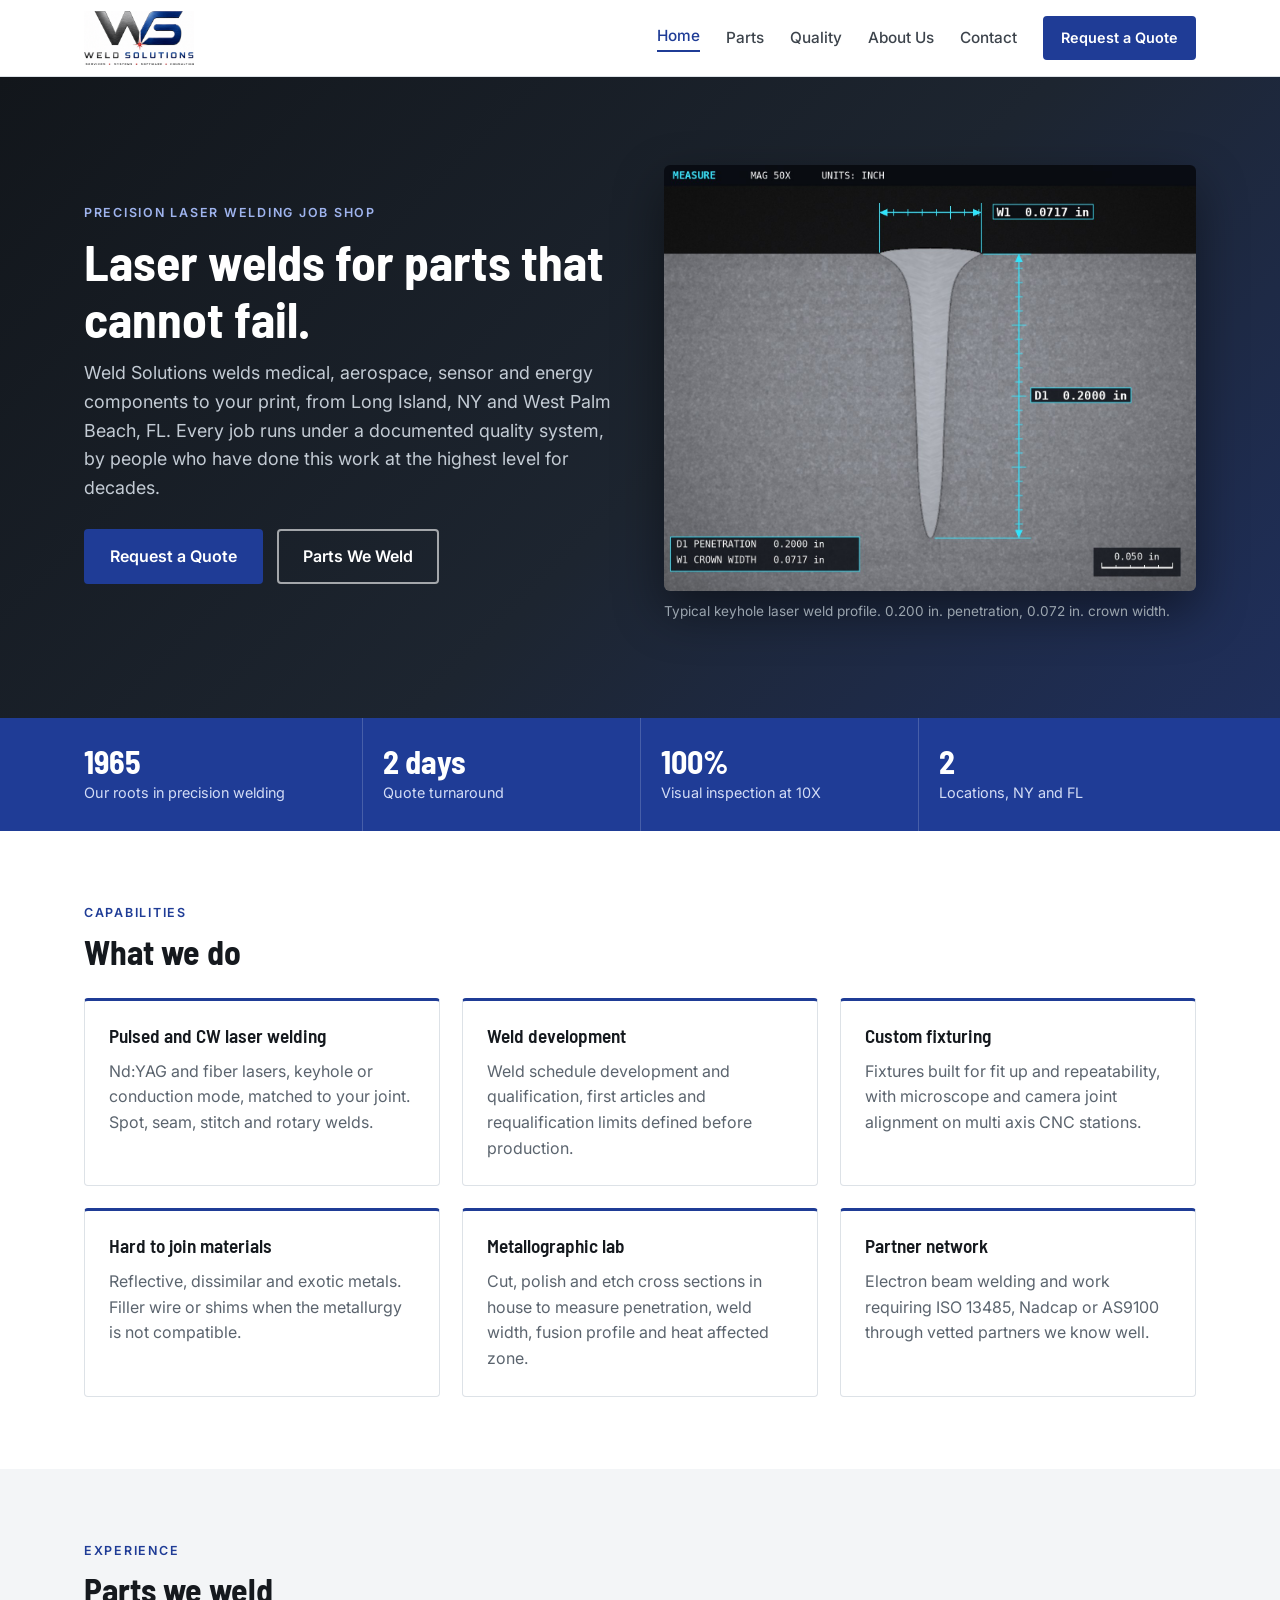
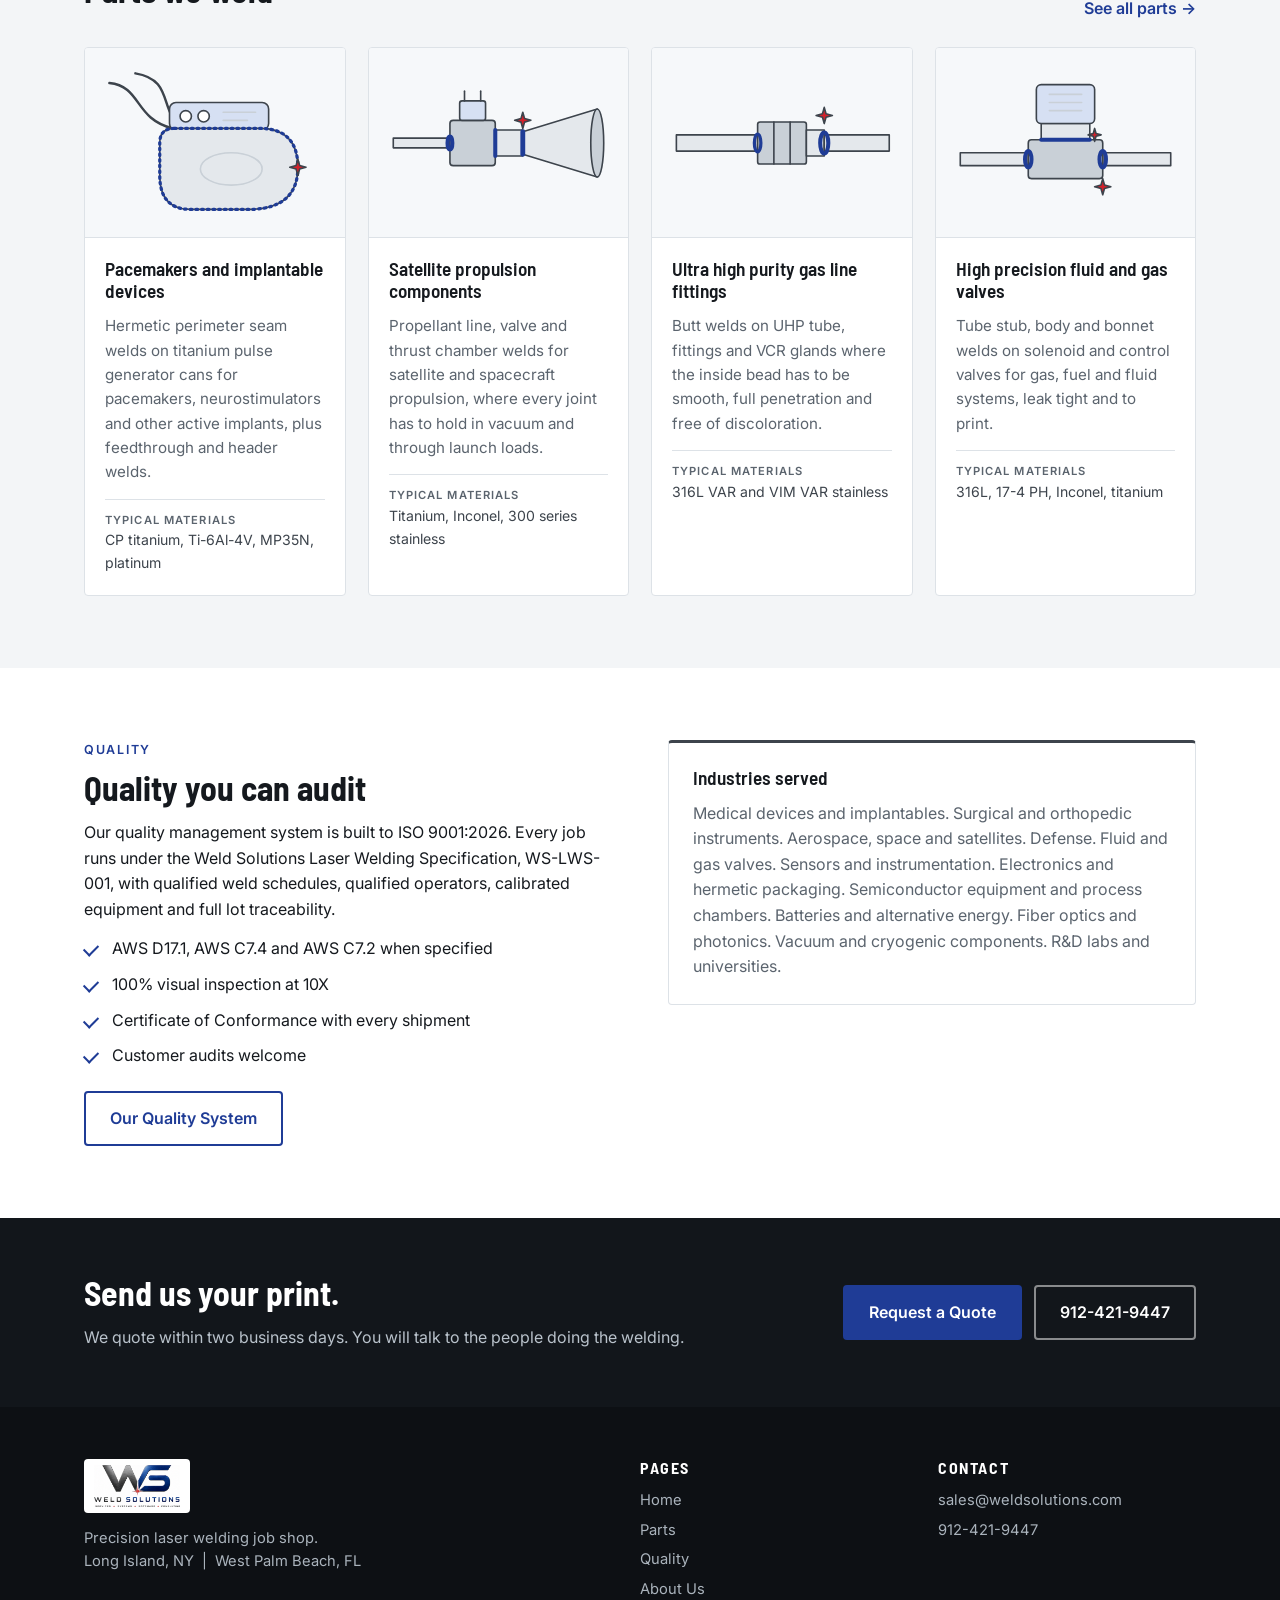
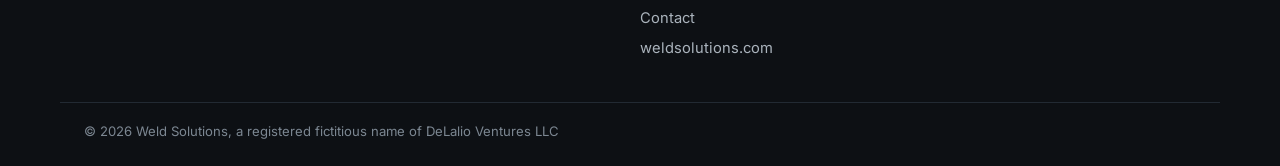
==== index.html @ bbcdad6e "Measured cross section" ====
<!doctype html>
<html lang="en">
<head>
<meta charset="utf-8">
<meta name="viewport" content="width=device-width, initial-scale=1">
<title>Weld Solutions | Precision Laser Welding | Long Island, NY and West Palm Beach, FL</title>
<meta name="description" content="Precision laser welding job shop on Long Island, NY and in West Palm Beach, FL. Medical, aerospace, sensor and energy components welded to your print under a documented quality system.">
<link rel="preconnect" href="https://fonts.googleapis.com">
<link rel="preconnect" href="https://fonts.gstatic.com" crossorigin>
<link href="https://fonts.googleapis.com/css2?family=Barlow+Semi+Condensed:wght@500;600;700&family=Inter:wght@400;500;600&display=swap" rel="stylesheet">
<link rel="stylesheet" href="styles.css">
</head>
<body>
<header class="site">
  <div class="wrap bar">
    <a class="logo" href="index.html"><img src="images/ws-logo.png" alt="Weld Solutions"></a>
    <button class="menu-btn" aria-label="Menu" onclick="document.body.classList.toggle('nav-open')">&#9776;</button>
    <nav><a href="index.html" class="on" aria-current="page">Home</a><a href="parts.html">Parts</a><a href="quality.html">Quality</a><a href="about.html">About Us</a><a href="contact.html">Contact</a><a class="btn small" href="contact.html">Request a Quote</a></nav>
  </div>
</header>
<main>

<section class="hero">
  <div class="wrap hero-grid">
    <div>
      <p class="eyebrow">Precision laser welding job shop</p>
      <h1>Laser welds for parts that cannot fail.</h1>
      <p class="lead">Weld Solutions welds medical, aerospace, sensor and energy components to your print, from Long Island, NY and West Palm Beach, FL. Every job runs under a documented quality system, by people who have done this work at the highest level for decades.</p>
      <div class="hero-btns"><a class="btn" href="contact.html">Request a Quote</a><a class="btn ghost light" href="parts.html">Parts We Weld</a></div>
    </div>
    <figure class="hero-fig">
      <img src="images/weld-cross-section-measured.jpg" alt="Illustration of a keyhole laser weld cross section with digital microscope measurements of 0.200 inch penetration and 0.0717 inch crown width">
      <figcaption>Typical keyhole laser weld profile. 0.200 in. penetration, 0.072 in. crown width.</figcaption>
    </figure>
  </div>
</section>

<section class="stats"><div class="wrap stat-row">
  <div><b>1965</b><span>Our roots in precision welding</span></div>
  <div><b>2 days</b><span>Quote turnaround</span></div>
  <div><b>100%</b><span>Visual inspection at 10X</span></div>
  <div><b>2</b><span>Locations, NY and FL</span></div>
</div></section>

<section><div class="wrap">
  <p class="eyebrow">Capabilities</p>
  <h2>What we do</h2>
  <div class="grid3">
    <div class="card"><h3>Pulsed and CW laser welding</h3><p>Nd:YAG and fiber lasers, keyhole or conduction mode, matched to your joint. Spot, seam, stitch and rotary welds.</p></div>
    <div class="card"><h3>Weld development</h3><p>Weld schedule development and qualification, first articles and requalification limits defined before production.</p></div>
    <div class="card"><h3>Custom fixturing</h3><p>Fixtures built for fit up and repeatability, with microscope and camera joint alignment on multi axis CNC stations.</p></div>
    <div class="card"><h3>Hard to join materials</h3><p>Reflective, dissimilar and exotic metals. Filler wire or shims when the metallurgy is not compatible.</p></div>
    <div class="card"><h3>Metallographic lab</h3><p>Cut, polish and etch cross sections in house to measure penetration, weld width, fusion profile and heat affected zone.</p></div>
    <div class="card"><h3>Partner network</h3><p>Electron beam welding and work requiring ISO 13485, Nadcap or AS9100 through vetted partners we know well.</p></div>
  </div>
</div></section>

<section class="alt"><div class="wrap">
  <div class="head-row"><div><p class="eyebrow">Experience</p><h2>Parts we weld</h2></div><a class="more" href="parts.html">See all parts &rarr;</a></div>
  <div class="grid4">
    <article class="part">
  <div class="pimg"><img src="images/parts/pacemaker.svg" alt="Pacemakers and implantable devices" loading="lazy"></div>
  <div class="pbody"><h3>Pacemakers and implantable devices</h3><p>Hermetic perimeter seam welds on titanium pulse generator cans for pacemakers, neurostimulators and other active implants, plus feedthrough and header welds.</p><p class="mat"><span>Typical materials</span>CP titanium, Ti-6Al-4V, MP35N, platinum</p></div>
</article><article class="part">
  <div class="pimg"><img src="images/parts/thruster.svg" alt="Satellite propulsion components" loading="lazy"></div>
  <div class="pbody"><h3>Satellite propulsion components</h3><p>Propellant line, valve and thrust chamber welds for satellite and spacecraft propulsion, where every joint has to hold in vacuum and through launch loads.</p><p class="mat"><span>Typical materials</span>Titanium, Inconel, 300 series stainless</p></div>
</article><article class="part">
  <div class="pimg"><img src="images/parts/gas-fitting.svg" alt="Ultra high purity gas line fittings" loading="lazy"></div>
  <div class="pbody"><h3>Ultra high purity gas line fittings</h3><p>Butt welds on UHP tube, fittings and VCR glands where the inside bead has to be smooth, full penetration and free of discoloration.</p><p class="mat"><span>Typical materials</span>316L VAR and VIM VAR stainless</p></div>
</article><article class="part">
  <div class="pimg"><img src="images/parts/valve.svg" alt="High precision fluid and gas valves" loading="lazy"></div>
  <div class="pbody"><h3>High precision fluid and gas valves</h3><p>Tube stub, body and bonnet welds on solenoid and control valves for gas, fuel and fluid systems, leak tight and to print.</p><p class="mat"><span>Typical materials</span>316L, 17-4 PH, Inconel, titanium</p></div>
</article>
  </div>
</div></section>

<section><div class="wrap split">
  <div>
    <p class="eyebrow">Quality</p>
    <h2>Quality you can audit</h2>
    <p>Our quality management system is built to ISO 9001:2026. Every job runs under the Weld Solutions Laser Welding Specification, WS-LWS-001, with qualified weld schedules, qualified operators, calibrated equipment and full lot traceability.</p>
    <ul class="checks">
      <li>AWS D17.1, AWS C7.4 and AWS C7.2 when specified</li>
      <li>100% visual inspection at 10X</li>
      <li>Certificate of Conformance with every shipment</li>
      <li>Customer audits welcome</li>
    </ul>
    <a class="btn outline" href="quality.html">Our Quality System</a>
  </div>
  <div class="card industries">
    <h3>Industries served</h3>
    <p>Medical devices and implantables. Surgical and orthopedic instruments. Aerospace, space and satellites. Defense. Fluid and gas valves. Sensors and instrumentation. Electronics and hermetic packaging. Semiconductor equipment and process chambers. Batteries and alternative energy. Fiber optics and photonics. Vacuum and cryogenic components. R&amp;D labs and universities.</p>
  </div>
</div></section>
<section class="cta-band"><div class="wrap cta-row">
  <div><h2>Send us your print.</h2><p>We quote within two business days. You will talk to the people doing the welding.</p></div>
  <div class="cta-btns"><a class="btn" href="contact.html">Request a Quote</a><a class="btn ghost" href="tel:+19124219447">912-421-9447</a></div>
</div></section>

</main>
<footer class="site">
  <div class="wrap foot">
    <div>
      <img src="images/ws-logo.png" alt="Weld Solutions" class="flogo">
      <p>Precision laser welding job shop.<br>Long Island, NY &nbsp;|&nbsp; West Palm Beach, FL</p>
    </div>
    <div>
      <h4>Pages</h4>
      <a href="index.html">Home</a><a href="parts.html">Parts</a><a href="quality.html">Quality</a><a href="about.html">About Us</a><a href="contact.html">Contact</a>
      <a href="https://weldsolutions.com">weldsolutions.com</a>
    </div>
    <div>
      <h4>Contact</h4>
      <a href="mailto:sales@weldsolutions.com">sales@weldsolutions.com</a>
      <a href="tel:+19124219447">912-421-9447</a>
    </div>
  </div>
  <div class="wrap legal">&copy; <span class="yr">2026</span> Weld Solutions, a registered fictitious name of DeLalio Ventures LLC</div>
</footer>
<script>document.querySelectorAll('.yr').forEach(e=>e.textContent=new Date().getFullYear());</script>
</body>
</html>
---- styles.css ----
:root {
  --ink: #15191e;
  --steel: #3d444c;
  --muted: #5b646e;
  --line: #dde2e7;
  --bg: #ffffff;
  --alt: #f3f5f7;
  --blue: #1f3c96;
  --blue-dk: #162c70;
  --red: #d4202a;
  --dark: #12161b;
}
* { box-sizing: border-box; }
html { scroll-behavior: smooth; }
body { margin: 0; font-family: Inter, "Segoe UI", Roboto, Helvetica, Arial, sans-serif; color: var(--ink); background: var(--bg); line-height: 1.6; font-size: 16px; text-align: left; }
img { max-width: 100%; display: block; }
a { color: var(--blue); }
h1, h2, h3, h4 { font-family: "Barlow Semi Condensed", "Segoe UI", sans-serif; line-height: 1.15; margin: 0 0 12px; color: var(--ink); }
h1 { font-size: clamp(2rem, 4.2vw, 3.1rem); font-weight: 700; }
h2 { font-size: clamp(1.6rem, 2.8vw, 2.1rem); font-weight: 700; }
h3 { font-size: 1.2rem; font-weight: 600; }
p { margin: 0 0 14px; }
.wrap { max-width: 1160px; margin: 0 auto; padding: 0 24px; }
section { padding: 72px 0; }
section.alt { background: var(--alt); }
.eyebrow { text-transform: uppercase; letter-spacing: .14em; font-size: .78rem; font-weight: 600; color: var(--blue); margin-bottom: 10px; }
.lead { font-size: 1.12rem; color: var(--muted); max-width: 62ch; }

/* header */
header.site { position: sticky; top: 0; z-index: 20; background: rgba(255,255,255,.97); border-bottom: 1px solid var(--line); }
.bar { display: flex; align-items: center; justify-content: space-between; height: 76px; }
.logo img { height: 54px; width: auto; }
header nav { display: flex; align-items: center; gap: 26px; }
header nav a { color: var(--steel); text-decoration: none; font-weight: 500; font-size: .96rem; }
header nav a:hover, header nav a.on { color: var(--blue); }
header nav a.on { box-shadow: inset 0 -2px 0 var(--blue); padding-bottom: 4px; }
.menu-btn { display: none; background: none; border: 0; font-size: 1.6rem; color: var(--steel); cursor: pointer; }

/* buttons */
.btn { display: inline-block; background: var(--blue); color: #fff !important; text-decoration: none; font-weight: 600; padding: 13px 24px; border-radius: 4px; border: 2px solid var(--blue); font-size: 1rem; cursor: pointer; font-family: inherit; }
.btn:hover { background: var(--blue-dk); border-color: var(--blue-dk); }
.btn.small { padding: 8px 16px; font-size: .9rem; box-shadow: none !important; }
.btn.ghost { background: transparent; color: var(--blue) !important; }
.btn.ghost.light { color: #fff !important; border-color: rgba(255,255,255,.6); }
.btn.ghost.light:hover { border-color: #fff; background: rgba(255,255,255,.08); }
.btn.outline { background: transparent; color: var(--blue) !important; }
.btn.outline:hover { background: var(--blue); color: #fff !important; }

/* hero */
.hero { background: linear-gradient(135deg, #12161b 0%, #1d2530 55%, #1f2f5c 100%); color: #e9edf2; padding: 88px 0 96px; }
.hero h1 { color: #fff; }
.hero .eyebrow { color: #9fb4ee; }
.hero .lead { color: #c3cbd4; }
.hero-grid { display: grid; grid-template-columns: 1fr 1fr; gap: 48px; align-items: center; }
.hero-btns { display: flex; gap: 14px; flex-wrap: wrap; margin-top: 26px; }
.hero-fig { margin: 0 auto; max-width: 560px; }
.hero-fig img { border-radius: 6px; box-shadow: 0 20px 50px rgba(0,0,0,.45); }
.hero-fig figcaption { color: #9aa4ae; font-size: .85rem; margin-top: 10px; }

.stats { padding: 0; background: var(--blue); color: #fff; }
.stat-row { display: grid; grid-template-columns: repeat(4, 1fr); }
.stat-row div { padding: 26px 20px; border-left: 1px solid rgba(255,255,255,.18); }
.stat-row div:first-child { border-left: 0; padding-left: 0; }
.stat-row b { display: block; font-family: "Barlow Semi Condensed", sans-serif; font-size: 2rem; line-height: 1.1; }
.stat-row span { font-size: .9rem; color: #d3dcf5; }

/* page head */
.page-head { background: linear-gradient(135deg, #12161b 0%, #1d2530 60%, #1f2f5c 100%); padding: 72px 0 64px; }
.page-head h1 { color: #fff; max-width: 22ch; }
.page-head .eyebrow { color: #9fb4ee; }
.page-head .lead { color: #c3cbd4; }
.chips { display: flex; flex-wrap: wrap; gap: 10px; margin-top: 22px; }
.chips a { color: #fff; text-decoration: none; border: 1px solid rgba(255,255,255,.35); padding: 7px 14px; border-radius: 30px; font-size: .9rem; }
.chips a:hover { background: rgba(255,255,255,.1); }

/* cards and grids */
.grid2, .grid3, .grid4, .grid-parts { display: grid; gap: 22px; margin-top: 26px; }
.grid2 { grid-template-columns: repeat(2, 1fr); }
.grid3 { grid-template-columns: repeat(3, 1fr); }
.grid4 { grid-template-columns: repeat(4, 1fr); }
.grid-parts { grid-template-columns: repeat(auto-fit, minmax(250px, 1fr)); }
.card { background: #fff; border: 1px solid var(--line); border-top: 3px solid var(--blue); border-radius: 4px; padding: 24px; }
section.alt .card { border-color: var(--line); border-top-color: var(--blue); }
.card p:last-child { margin-bottom: 0; }
.card p { color: var(--muted); }
.head-row { display: flex; justify-content: space-between; align-items: flex-end; gap: 20px; }
.more { font-weight: 600; text-decoration: none; white-space: nowrap; }

.part { background: #fff; border: 1px solid var(--line); border-radius: 4px; overflow: hidden; display: flex; flex-direction: column; }
.pimg { background: #f6f8fa; border-bottom: 1px solid var(--line); height: 190px; overflow: hidden; display: flex; align-items: center; justify-content: center; }
.pimg img { width: 100%; height: 100%; object-fit: cover; }
.pbody { padding: 20px; }
.pbody p { color: var(--muted); font-size: .95rem; }
.mat { font-size: .88rem !important; margin: 0; padding-top: 12px; border-top: 1px solid var(--line); color: var(--steel) !important; }
.mat span { display: block; text-transform: uppercase; letter-spacing: .1em; font-size: .7rem; color: var(--muted); font-weight: 600; }

.split { display: grid; grid-template-columns: 1fr 1fr; gap: 56px; align-items: start; }
.fig { margin: 0; }
.fig img { border-radius: 4px; border: 1px solid var(--line); }
.fig figcaption { font-size: .88rem; color: var(--muted); margin-top: 10px; }
.checks { list-style: none; padding: 0; margin: 0 0 22px; }
.checks li { position: relative; padding-left: 28px; margin-bottom: 10px; }
.checks li::before { content: ""; position: absolute; left: 0; top: .5em; width: 12px; height: 7px; border-left: 2px solid var(--blue); border-bottom: 2px solid var(--blue); transform: rotate(-45deg); }
.industries { border-top-color: var(--steel); }
.note { font-size: .92rem; color: var(--muted); border-left: 3px solid var(--line); padding-left: 14px; }

.policy { margin: 0; background: var(--alt); border-left: 5px solid var(--blue); padding: 32px 36px; border-radius: 0 4px 4px 0; }
.policy p:not(.eyebrow) { font-size: 1.12rem; font-family: "Barlow Semi Condensed", sans-serif; font-weight: 500; color: var(--ink); }

.spec { width: 100%; border-collapse: collapse; margin-top: 10px; background: #fff; }
.spec th, .spec td { text-align: left; padding: 12px 14px; border-bottom: 1px solid var(--line); vertical-align: top; font-size: .95rem; }
.spec th { white-space: nowrap; color: var(--blue); font-weight: 600; width: 1%; }

.people { display: grid; grid-template-columns: 1fr 1fr; gap: 22px; margin-top: 26px; }
.person { display: flex; gap: 20px; align-items: flex-start; }
.person img, .avatar { width: 150px; height: 188px; object-fit: cover; border-radius: 4px; flex: none; }
.avatar { background: var(--steel); color: #fff; display: flex; align-items: center; justify-content: center; font-family: "Barlow Semi Condensed", sans-serif; font-size: 2rem; font-weight: 700; }
.role { color: var(--blue) !important; font-weight: 600; font-size: .92rem; margin-top: -6px; }

/* CTA */
.cta-band { background: var(--dark); color: #fff; padding: 56px 0; }
.cta-band h2 { color: #fff; }
.cta-band p { color: #b9c2cb; margin: 0; }
.cta-row { display: flex; justify-content: space-between; align-items: center; gap: 30px; }
.cta-btns { display: flex; gap: 12px; flex-wrap: wrap; }
.cta-band .btn.ghost { color: #fff !important; border-color: rgba(255,255,255,.5); }

/* form */
.form label { display: block; font-weight: 500; font-size: .92rem; margin-bottom: 16px; color: var(--steel); }
.form input, .form textarea { display: block; width: 100%; margin-top: 6px; padding: 11px 12px; border: 1px solid #c4ccd4; border-radius: 4px; font: inherit; color: var(--ink); background: #fff; }
.form input:focus, .form textarea:focus { outline: 2px solid var(--blue); border-color: var(--blue); }
.form input[type=file] { padding: 9px; background: var(--alt); }
.row2 { display: grid; grid-template-columns: 1fr 1fr; gap: 16px; }
.hp { position: absolute; left: -9999px; }
.contact aside h3 { margin-top: 18px; }
.contact aside h3:first-child { margin-top: 0; }
.steps { padding-left: 20px; margin: 0; color: var(--muted); }
.steps li { margin-bottom: 6px; }

/* footer */
footer.site { background: #0d1014; color: #aab3bc; padding: 52px 0 24px; font-size: .92rem; }
.foot { display: grid; grid-template-columns: 2fr 1fr 1fr; gap: 40px; }
.flogo { height: 54px; width: auto; background: #fff; padding: 6px 10px; border-radius: 4px; margin-bottom: 14px; }
footer h4 { color: #fff; font-size: 1rem; text-transform: uppercase; letter-spacing: .1em; }
footer a { display: block; color: #aab3bc; text-decoration: none; margin-bottom: 6px; }
footer a:hover { color: #fff; }
.legal { border-top: 1px solid #222a33; margin-top: 36px; padding-top: 18px; font-size: .82rem; color: #7c8792; }

/* responsive */
@media (max-width: 960px) {
  .hero-grid, .split, .people { grid-template-columns: 1fr; gap: 36px; }
  .grid3 { grid-template-columns: repeat(2, 1fr); }
  .grid4 { grid-template-columns: repeat(2, 1fr); }
  .stat-row { grid-template-columns: repeat(2, 1fr); }
  .stat-row div:nth-child(3) { border-left: 0; padding-left: 0; }
  .menu-btn { display: block; }
  header nav { display: none; position: absolute; top: 76px; left: 0; right: 0; background: #fff; flex-direction: column; align-items: flex-start; gap: 0; padding: 8px 24px 20px; border-bottom: 1px solid var(--line); }
  header nav a { padding: 12px 0; width: 100%; border-bottom: 1px solid var(--line); }
  header nav a.on { box-shadow: none; }
  header nav .btn { margin-top: 14px; width: auto; border-bottom: 0; text-align: center; }
  body.nav-open header nav { display: flex; }
  .cta-row { flex-direction: column; align-items: flex-start; }
  .foot { grid-template-columns: 1fr 1fr; }
}
@media (max-width: 600px) {
  section { padding: 52px 0; }
  .wrap { padding: 0 16px; }
  .grid2, .grid3, .grid4, .grid-parts, .row2 { grid-template-columns: 1fr; }
  .hero { padding: 56px 0 64px; }
  .person { flex-direction: column; }
  .foot { grid-template-columns: 1fr; }
  .head-row { flex-direction: column; align-items: flex-start; }
  .logo img { height: 44px; }
}

.pimg img[src$=".svg"] { object-fit: contain; }
.person img.team-art { object-fit: contain; background: #f6f8fa; }
.timeline { list-style: none; padding: 0; margin: 30px 0 0; display: grid; grid-template-columns: repeat(5, 1fr); gap: 0; position: relative; }
.timeline::before { content: ""; position: absolute; top: 9px; left: 0; right: 0; height: 2px; background: var(--line); }
.timeline li { position: relative; padding: 34px 22px 0 0; }
.timeline li::before { content: ""; position: absolute; top: 2px; left: 0; width: 16px; height: 16px; border-radius: 50%; background: var(--blue); box-shadow: 0 0 0 4px var(--alt); }
.timeline b { display: block; font-family: "Barlow Semi Condensed", sans-serif; font-size: 1.7rem; color: var(--blue); line-height: 1.1; margin-bottom: 6px; }
.timeline span { color: var(--muted); font-size: .95rem; }
@media (max-width: 760px) {
  .timeline { grid-template-columns: 1fr; }
  .timeline::before { top: 0; bottom: 0; left: 7px; right: auto; width: 2px; height: auto; }
  .timeline li { padding: 0 0 22px 34px; }
}
.also { margin-top: 22px; color: var(--muted); }
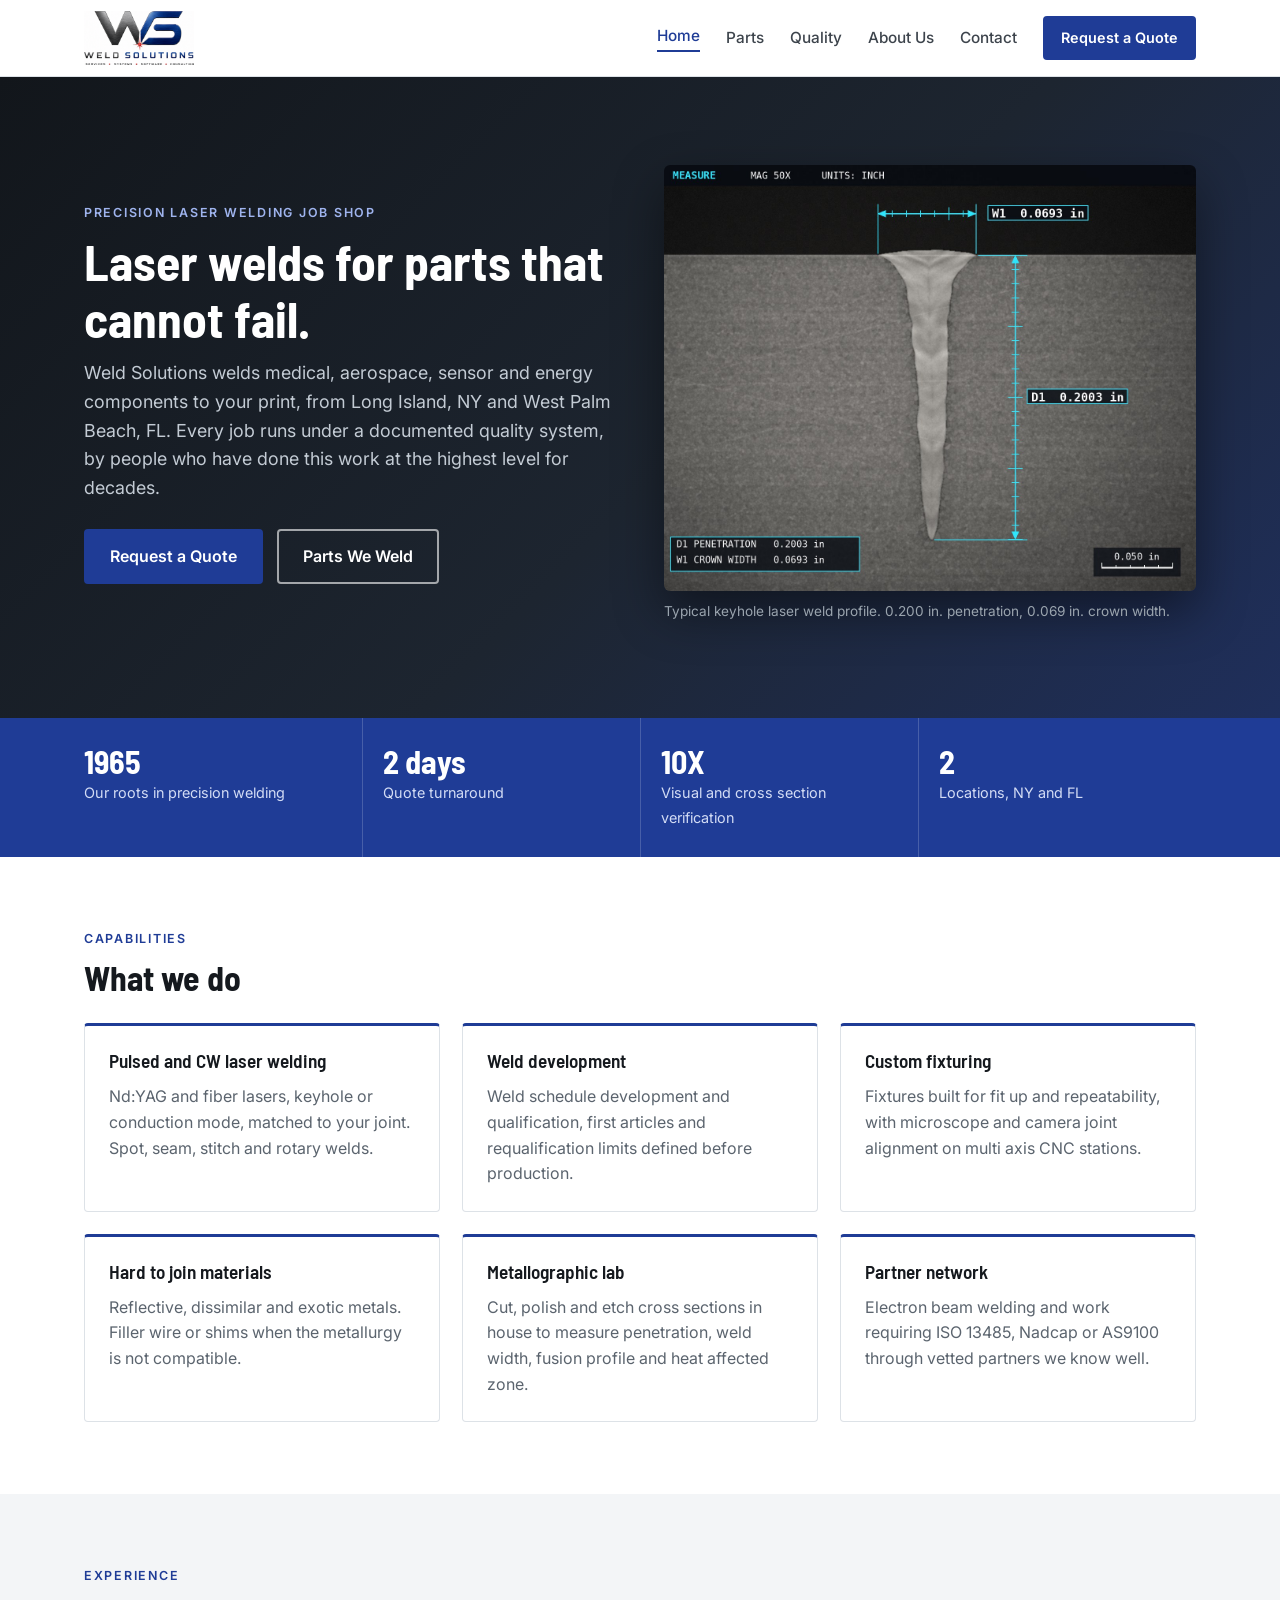
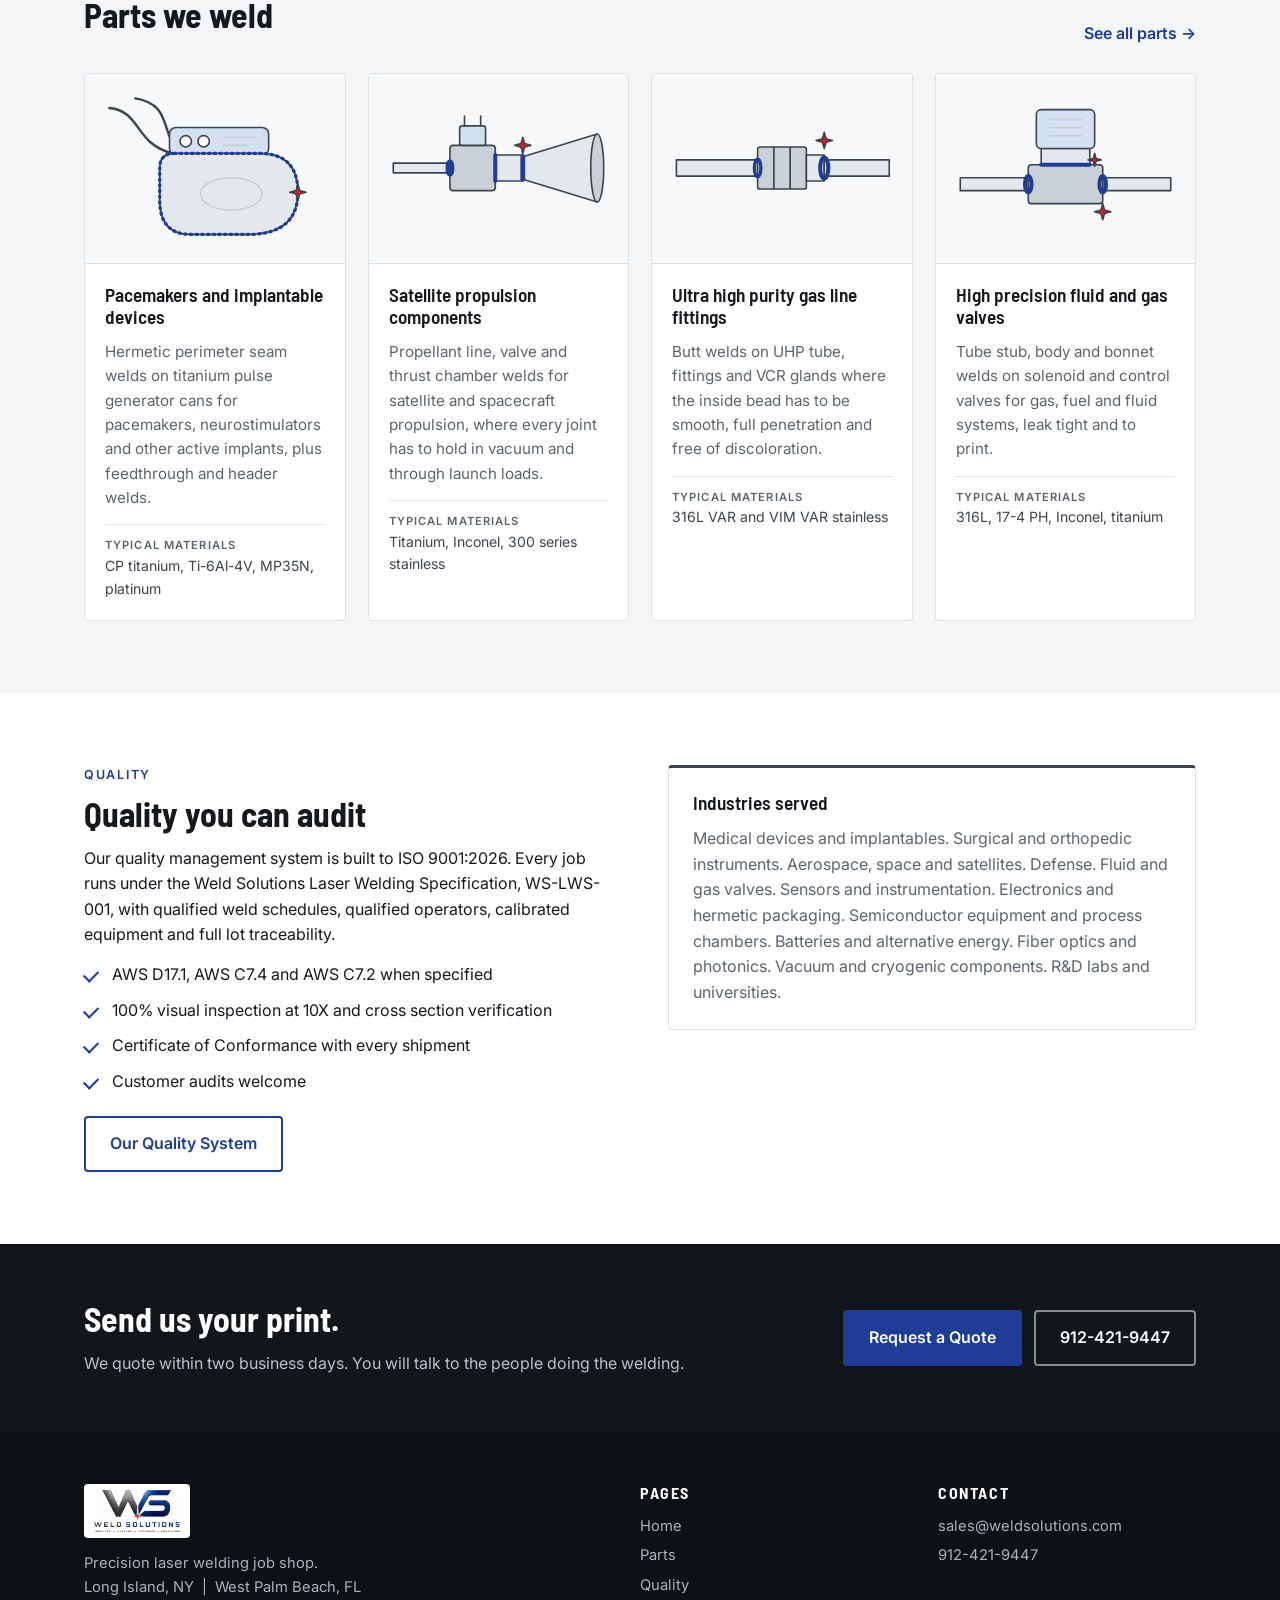
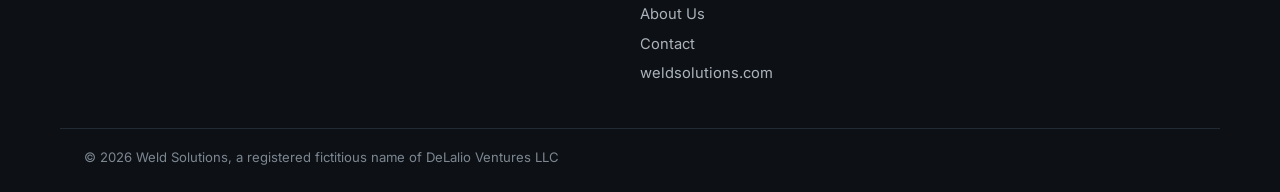
==== commit dd409d26: "More realistic cross section" ====
--- a/index.html
+++ b/index.html
@@ -29,8 +29,8 @@
       <div class="hero-btns"><a class="btn" href="contact.html">Request a Quote</a><a class="btn ghost light" href="parts.html">Parts We Weld</a></div>
     </div>
     <figure class="hero-fig">
-      <img src="images/weld-cross-section-measured.jpg" alt="Illustration of a keyhole laser weld cross section with digital microscope measurements of 0.200 inch penetration and 0.0717 inch crown width">
-      <figcaption>Typical keyhole laser weld profile. 0.200 in. penetration, 0.072 in. crown width.</figcaption>
+      <img src="images/weld-cross-section-measured.jpg" alt="Illustration of a keyhole laser weld cross section with digital microscope measurements of 0.200 inch penetration and 0.069 inch crown width">
+      <figcaption>Typical keyhole laser weld profile. 0.200 in. penetration, 0.069 in. crown width.</figcaption>
     </figure>
   </div>
 </section>
@@ -38,7 +38,7 @@
 <section class="stats"><div class="wrap stat-row">
   <div><b>1965</b><span>Our roots in precision welding</span></div>
   <div><b>2 days</b><span>Quote turnaround</span></div>
-  <div><b>100%</b><span>Visual inspection at 10X</span></div>
+  <div><b>10X</b><span>Visual and cross section verification</span></div>
   <div><b>2</b><span>Locations, NY and FL</span></div>
 </div></section>
 
@@ -81,7 +81,7 @@
     <p>Our quality management system is built to ISO 9001:2026. Every job runs under the Weld Solutions Laser Welding Specification, WS-LWS-001, with qualified weld schedules, qualified operators, calibrated equipment and full lot traceability.</p>
     <ul class="checks">
       <li>AWS D17.1, AWS C7.4 and AWS C7.2 when specified</li>
-      <li>100% visual inspection at 10X</li>
+      <li>100% visual inspection at 10X and cross section verification</li>
       <li>Certificate of Conformance with every shipment</li>
       <li>Customer audits welcome</li>
     </ul>
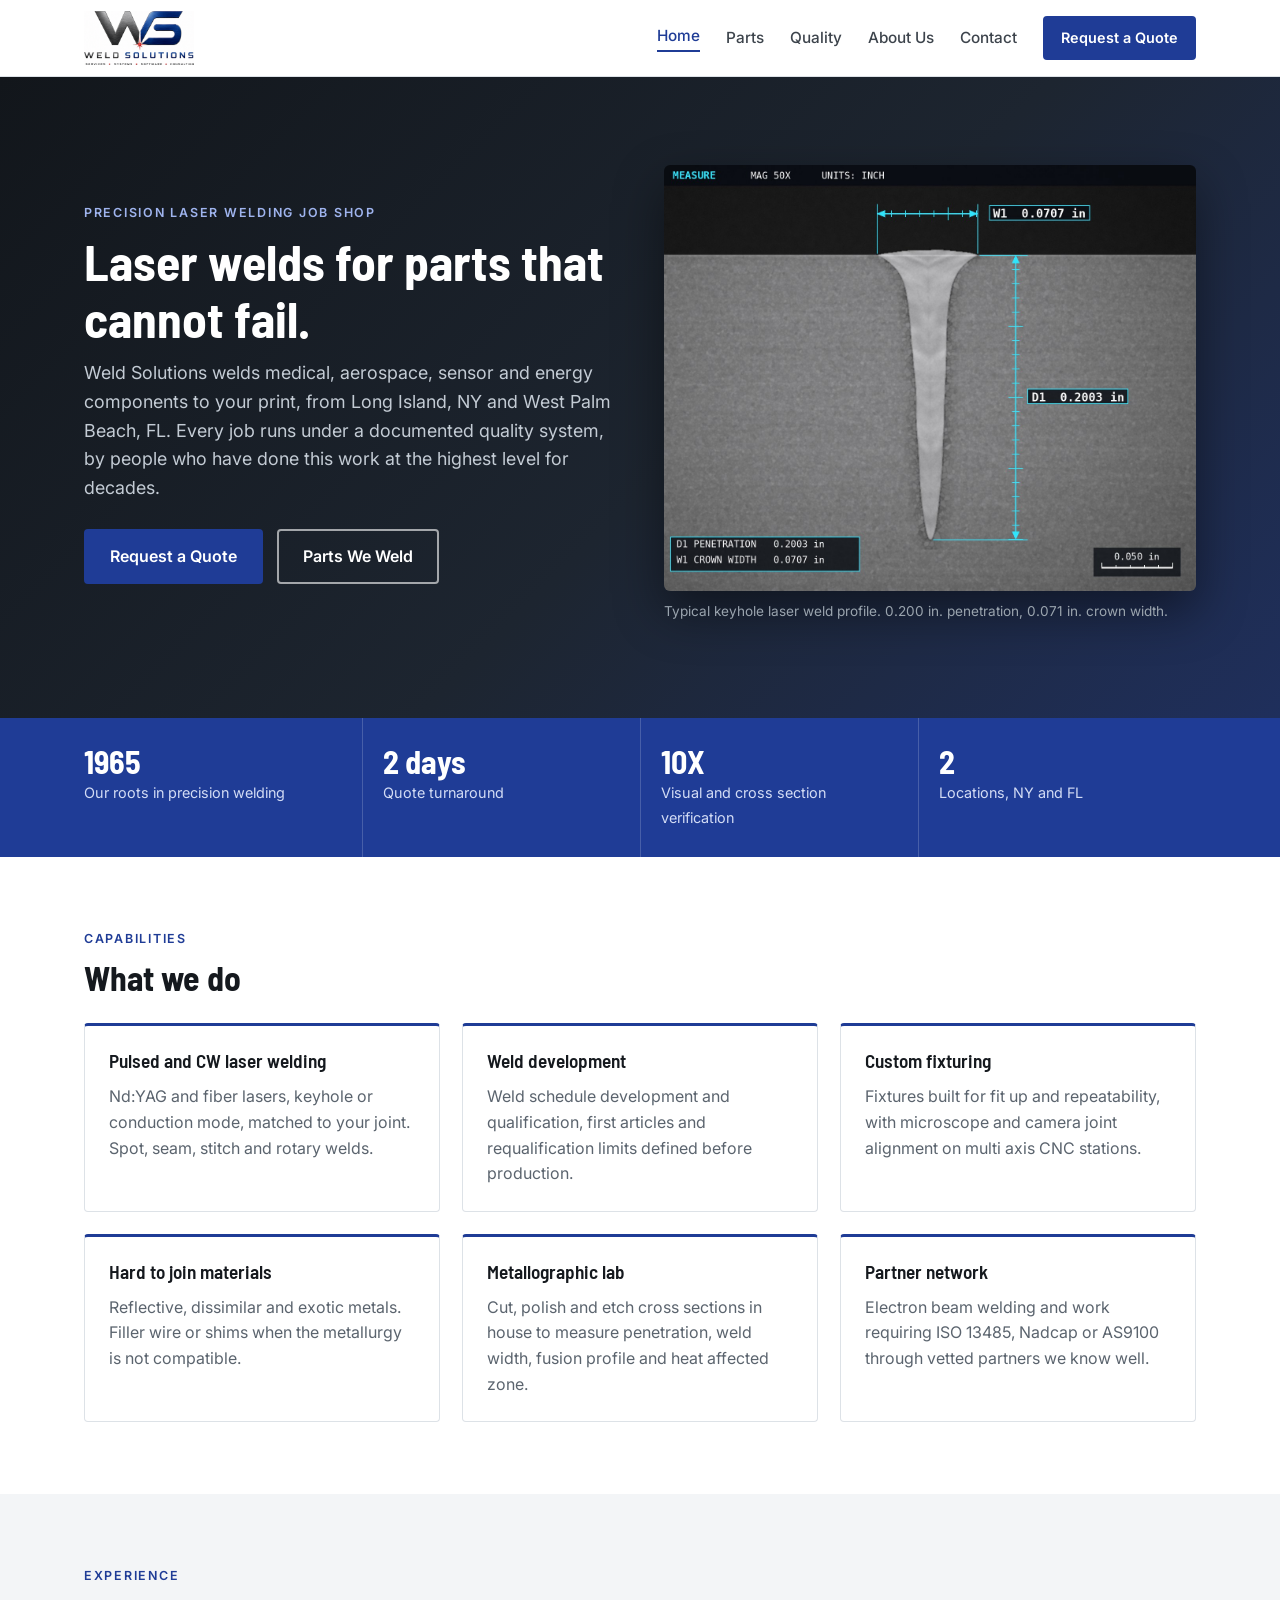
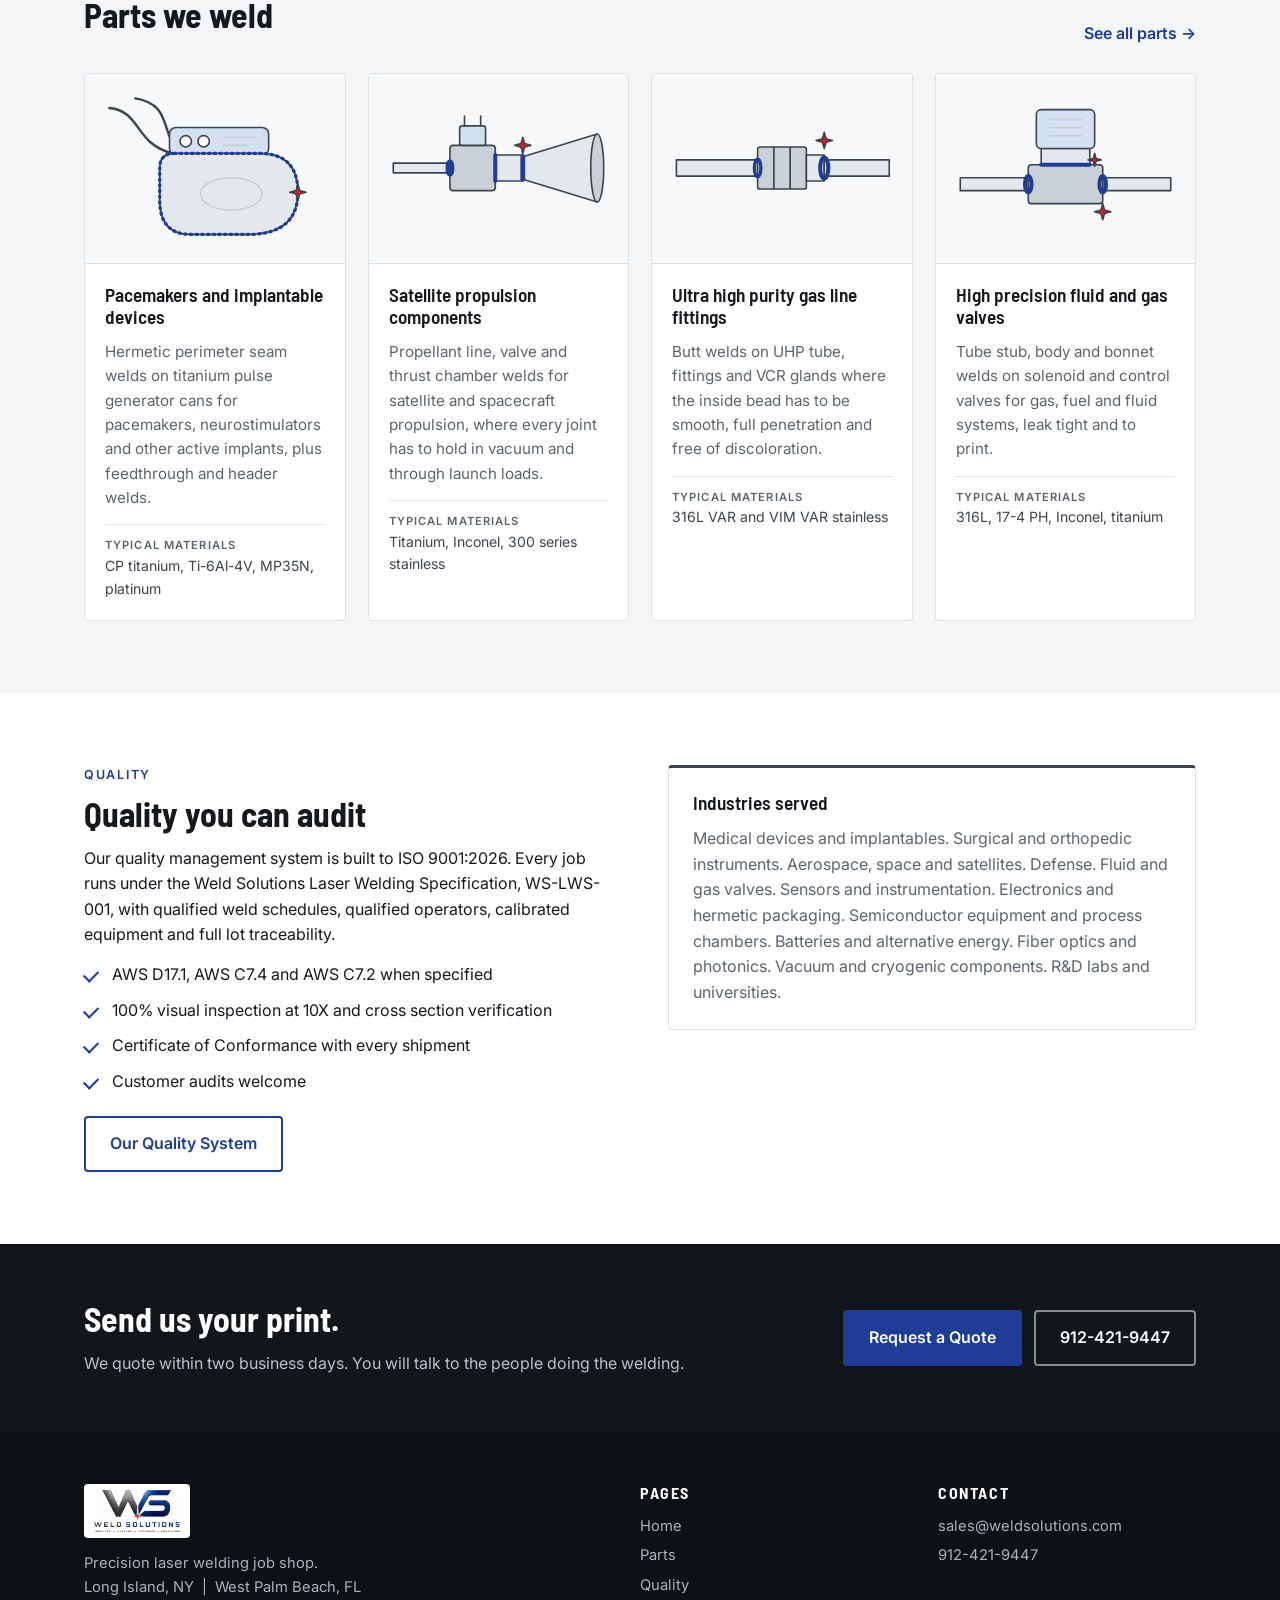
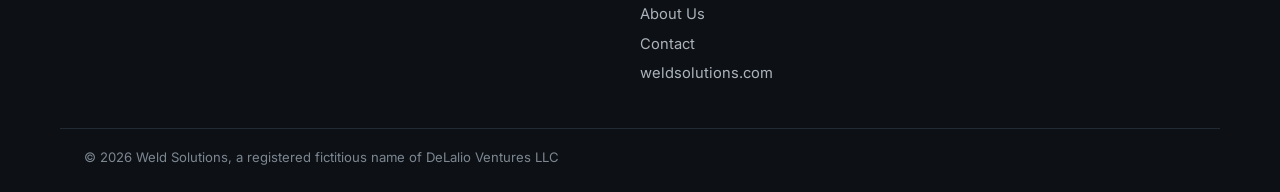
==== commit 126a0cb0: "Cleaner cross section" ====
--- a/index.html
+++ b/index.html
@@ -29,8 +29,8 @@
       <div class="hero-btns"><a class="btn" href="contact.html">Request a Quote</a><a class="btn ghost light" href="parts.html">Parts We Weld</a></div>
     </div>
     <figure class="hero-fig">
-      <img src="images/weld-cross-section-measured.jpg" alt="Illustration of a keyhole laser weld cross section with digital microscope measurements of 0.200 inch penetration and 0.069 inch crown width">
-      <figcaption>Typical keyhole laser weld profile. 0.200 in. penetration, 0.069 in. crown width.</figcaption>
+      <img src="images/weld-cross-section-measured.jpg" alt="Illustration of a keyhole laser weld cross section with digital microscope measurements of 0.200 inch penetration and 0.071 inch crown width">
+      <figcaption>Typical keyhole laser weld profile. 0.200 in. penetration, 0.071 in. crown width.</figcaption>
     </figure>
   </div>
 </section>
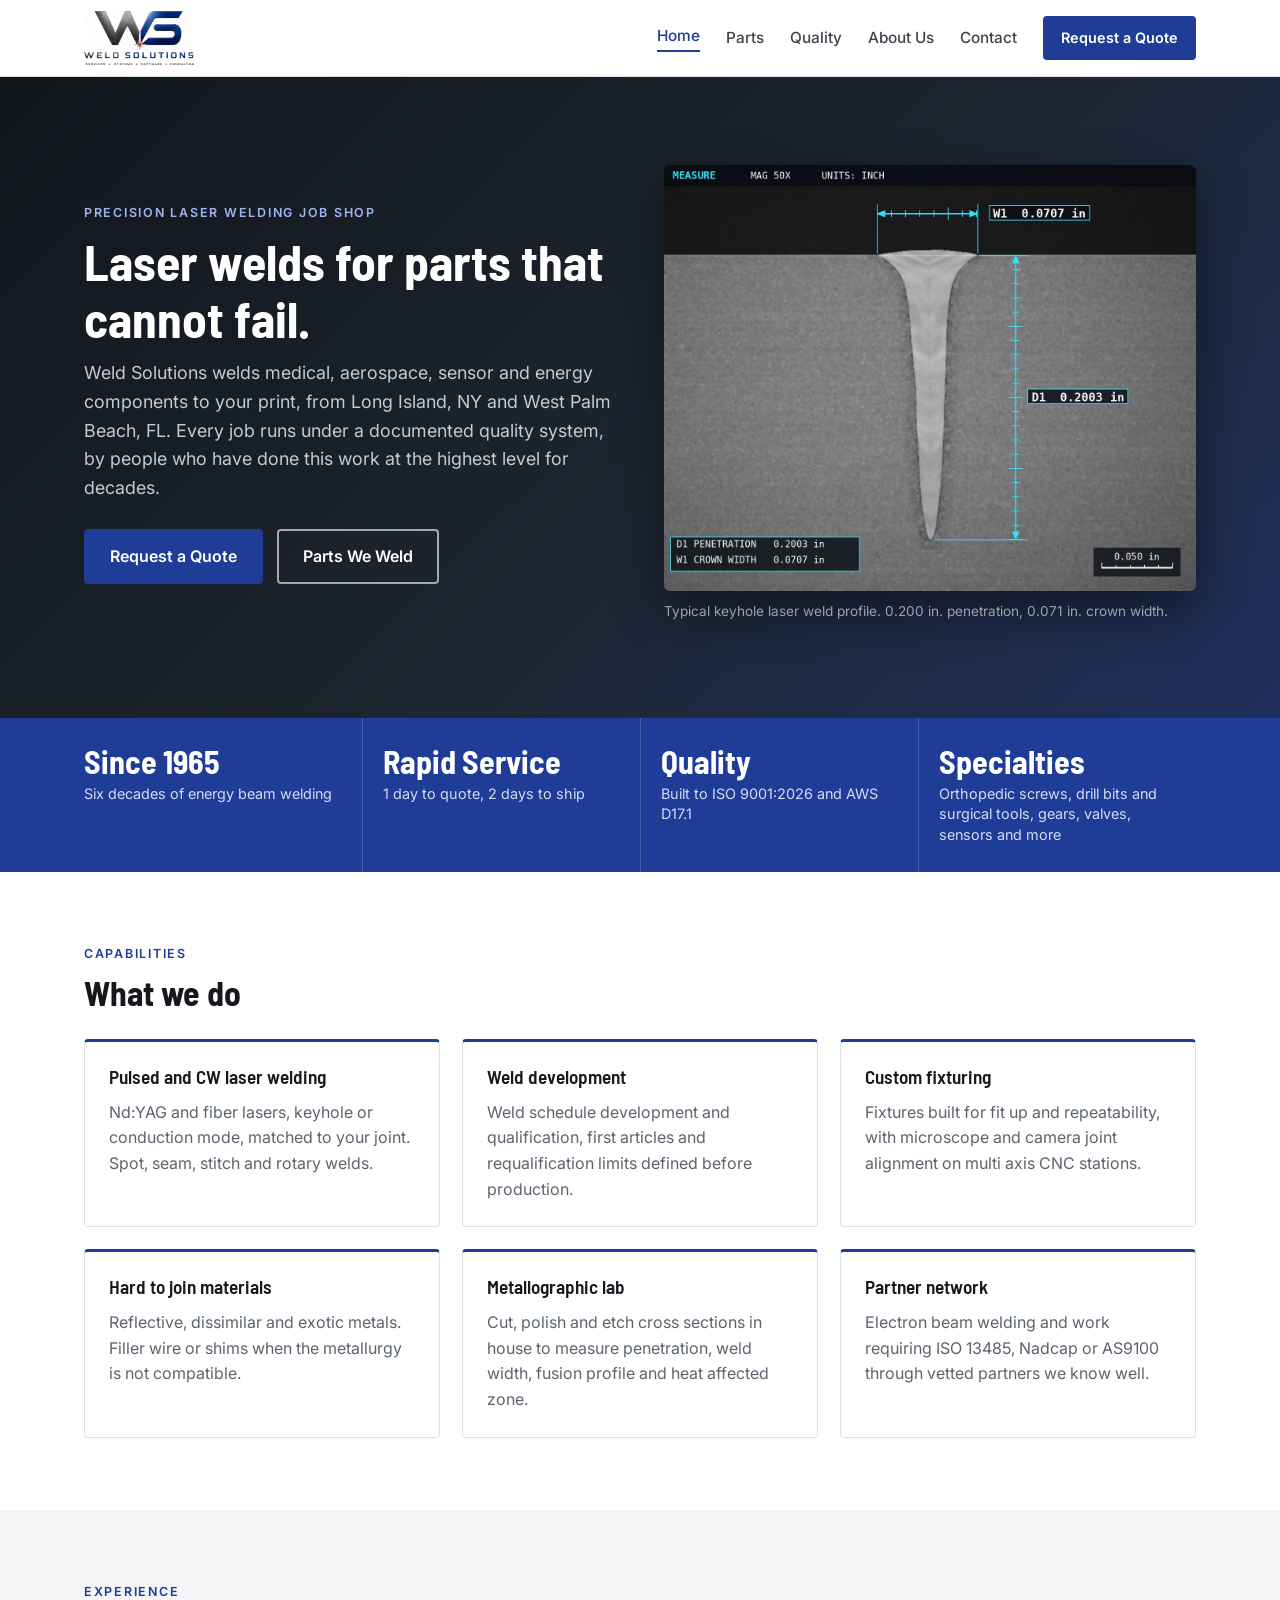
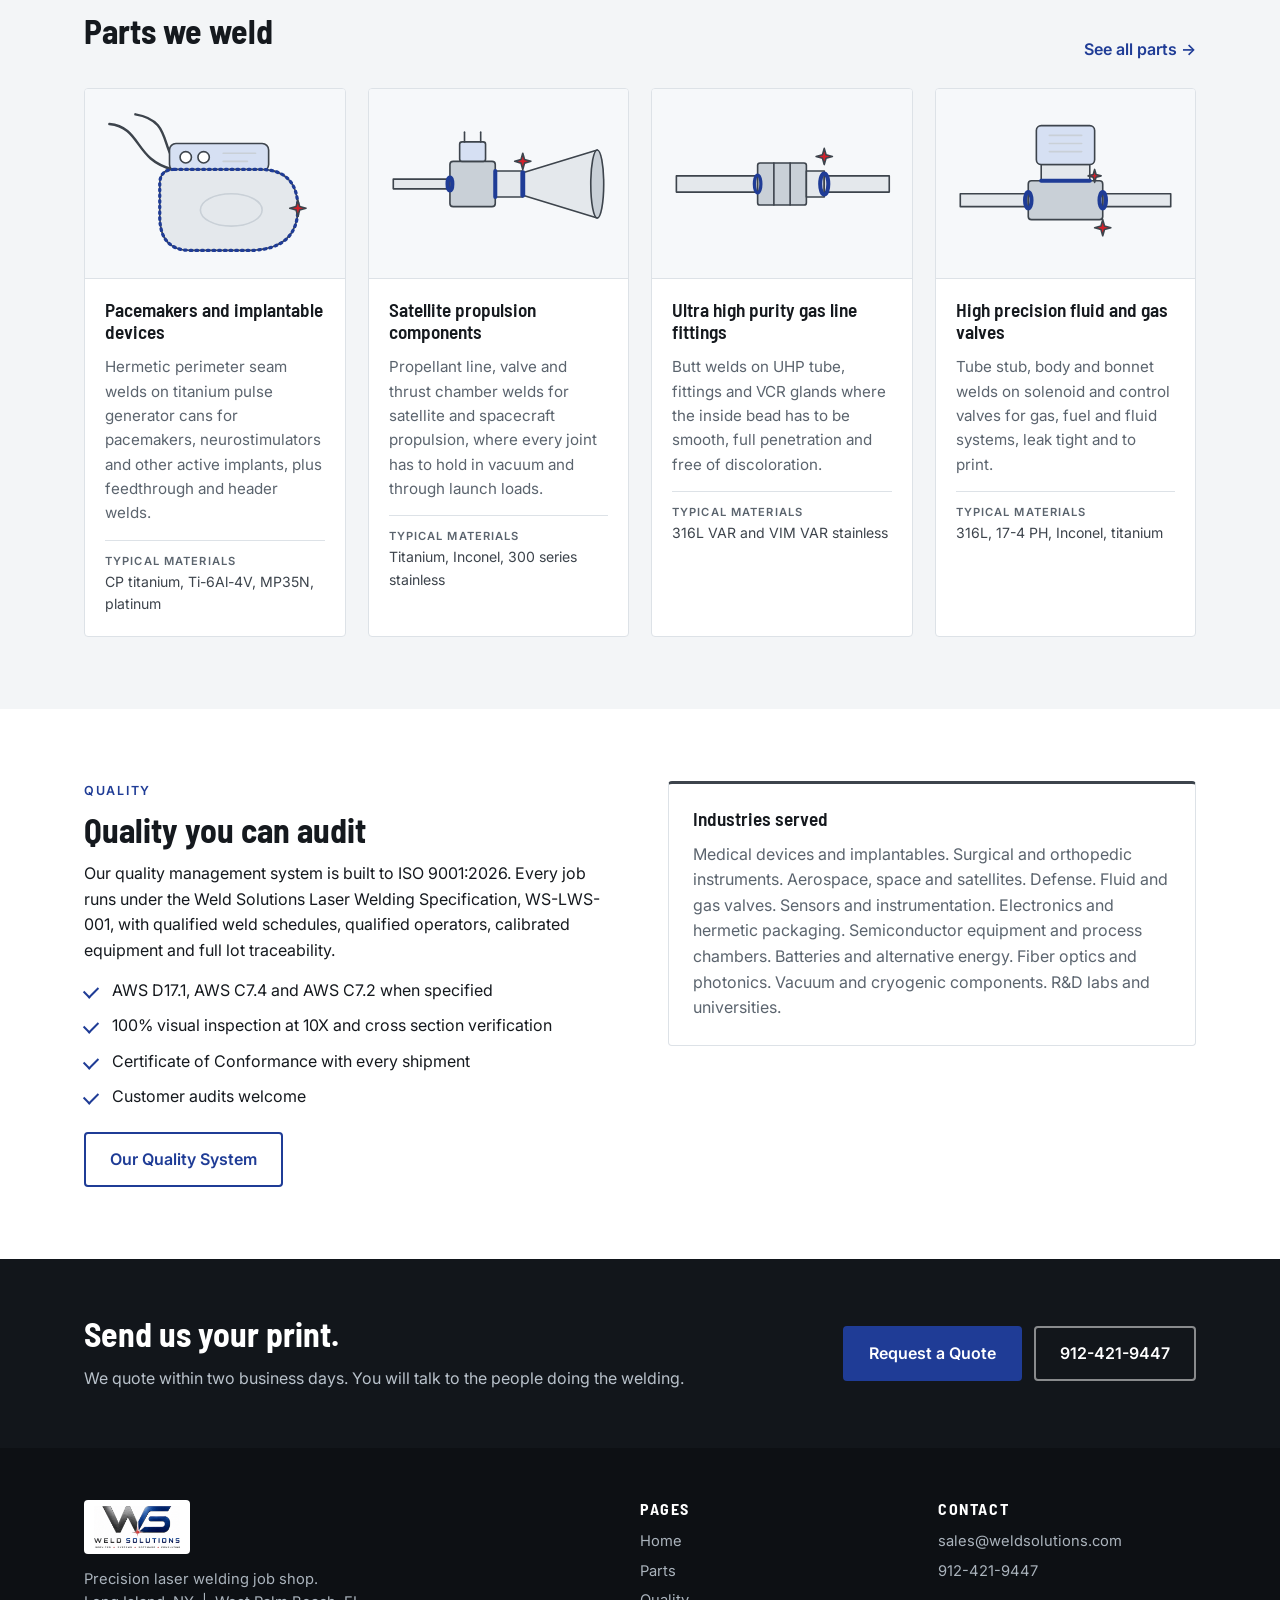
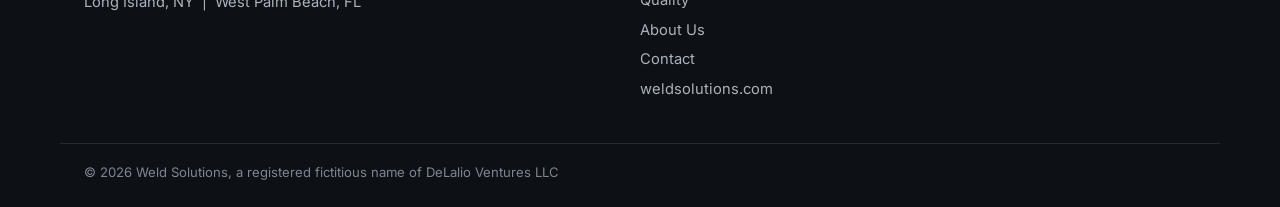
==== commit 0caea5ef: "Full site update: parts, quality, about, contact, stats bar, cross section" ====
--- a/index.html
+++ b/index.html
@@ -36,10 +36,10 @@
 </section>
 
 <section class="stats"><div class="wrap stat-row">
-  <div><b>1965</b><span>Our roots in precision welding</span></div>
-  <div><b>2 days</b><span>Quote turnaround</span></div>
-  <div><b>10X</b><span>Visual and cross section verification</span></div>
-  <div><b>2</b><span>Locations, NY and FL</span></div>
+  <div><b>Since 1965</b><span>Six decades of energy beam welding</span></div>
+  <div><b>Rapid Service</b><span>1 day to quote, 2 days to ship</span></div>
+  <div><b>Quality</b><span>Built to ISO 9001:2026 and AWS D17.1</span></div>
+  <div><b>Specialties</b><span>Orthopedic screws, drill bits and surgical tools, gears, valves, sensors and more</span></div>
 </div></section>
 
 <section><div class="wrap">
--- a/styles.css
+++ b/styles.css
@@ -187,3 +187,5 @@
   .timeline li { padding: 0 0 22px 34px; }
 }
 .also { margin-top: 22px; color: var(--muted); }
+.stat-row span { display: block; line-height: 1.45; margin-top: 4px; }
+@media (max-width: 600px) { .stat-row b { font-size: 1.35rem; white-space: nowrap; } .stat-row div { padding: 20px 14px; } }
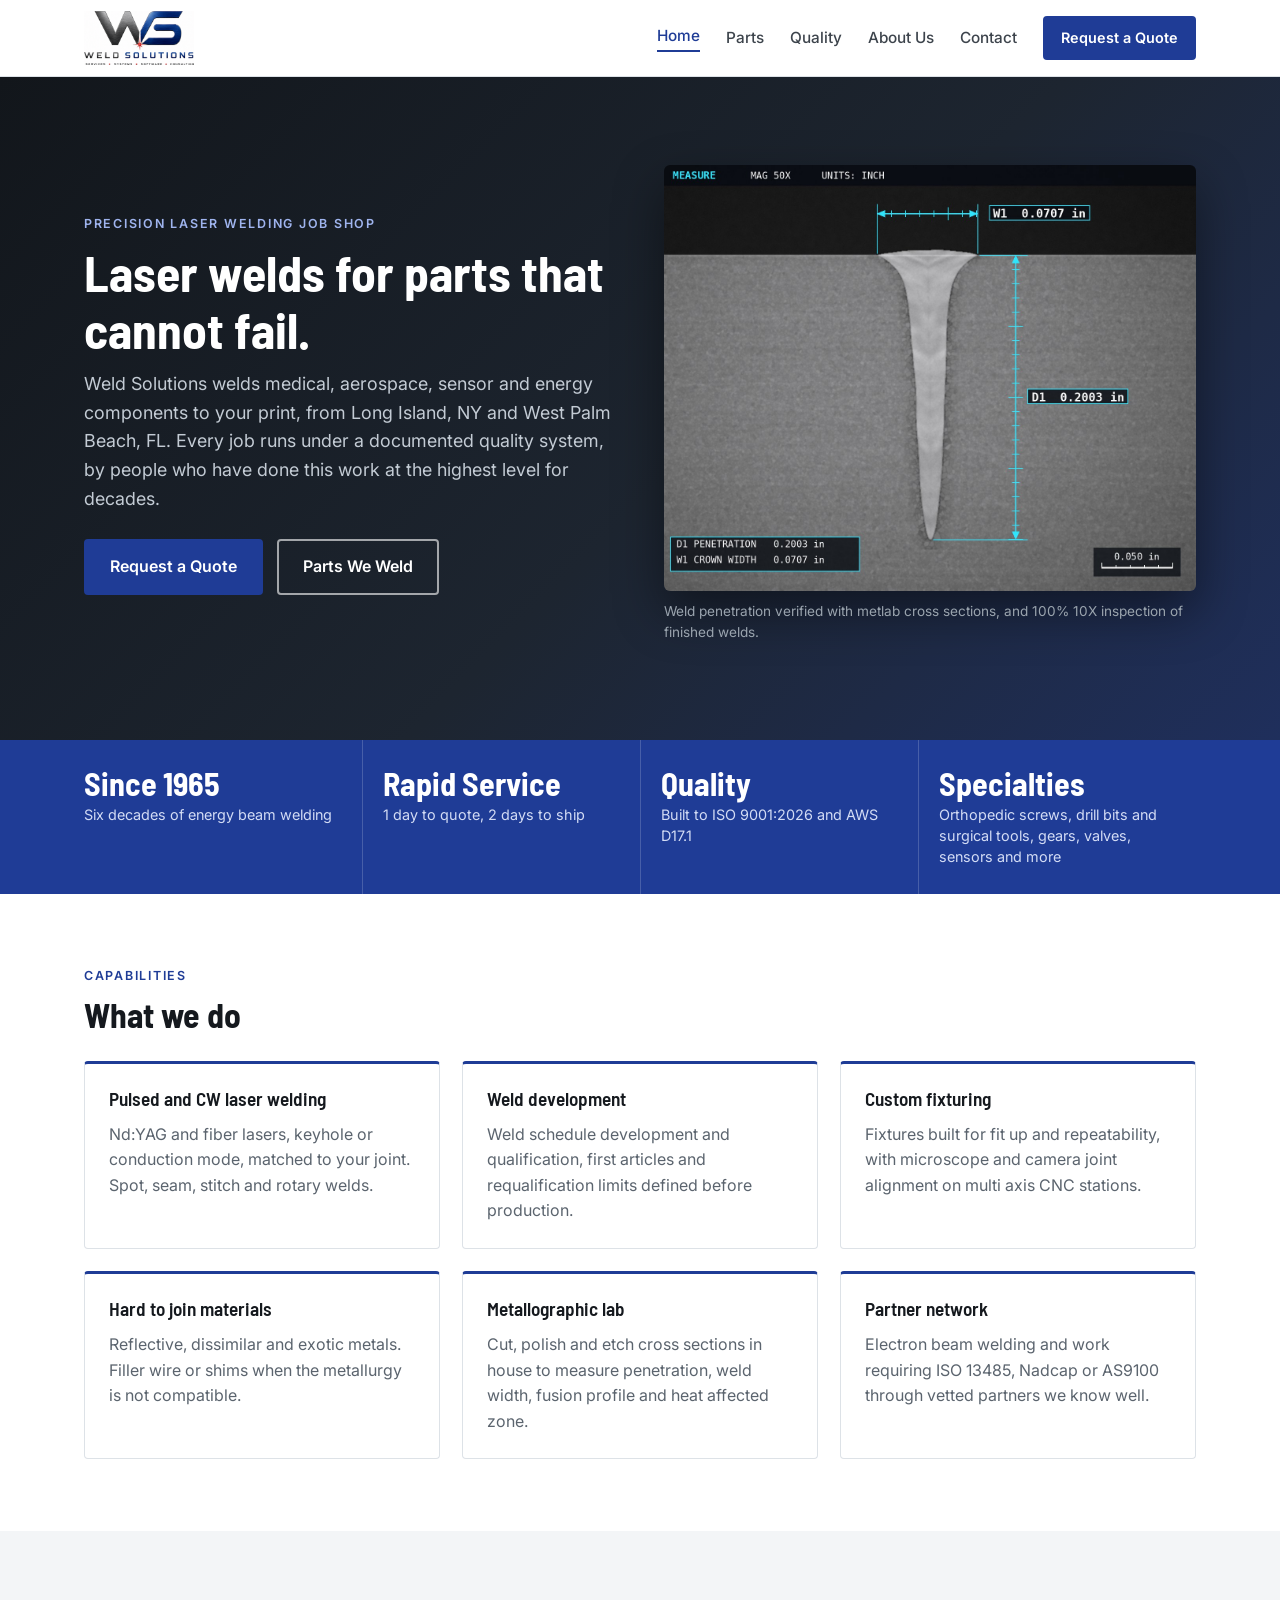
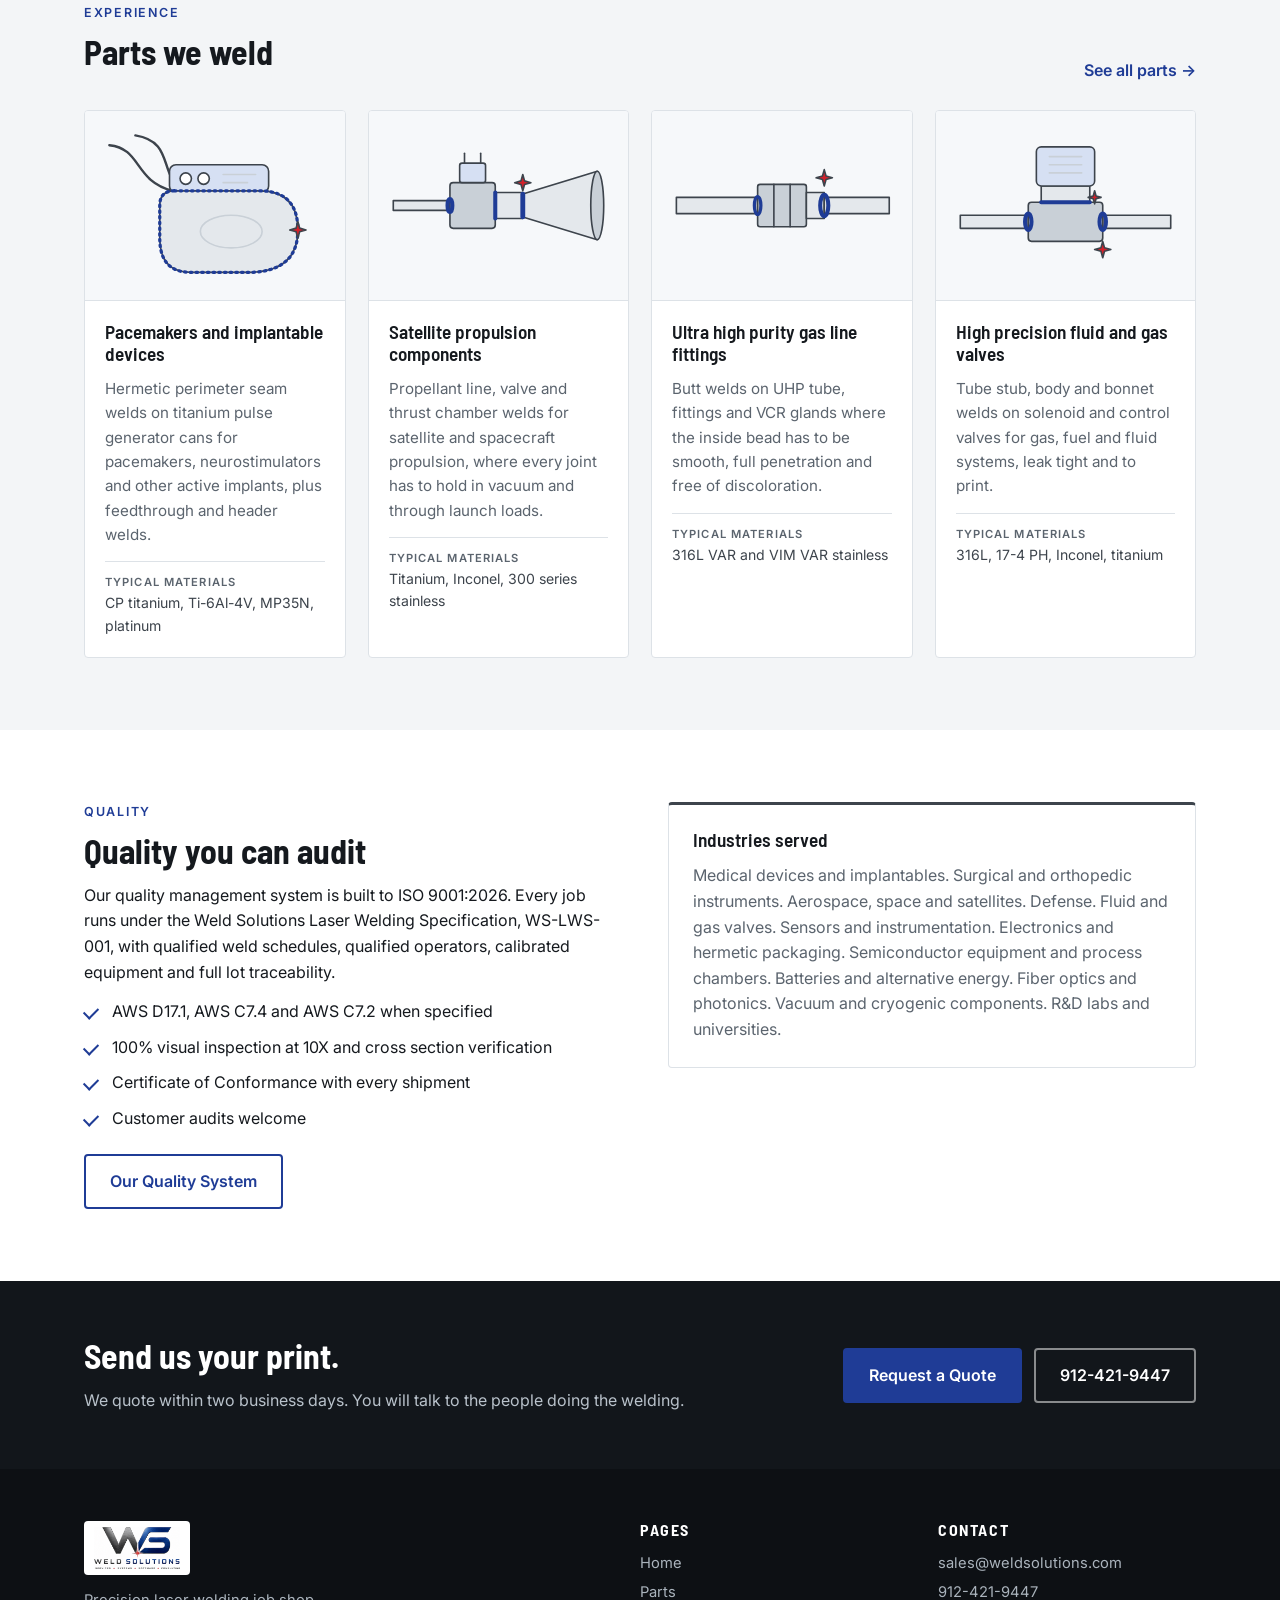
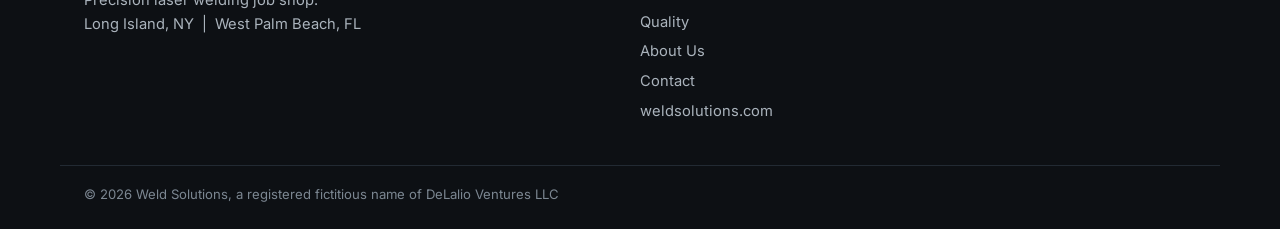
==== commit a59cc78b: "Cross section caption" ====
--- a/index.html
+++ b/index.html
@@ -30,7 +30,7 @@
     </div>
     <figure class="hero-fig">
       <img src="images/weld-cross-section-measured.jpg" alt="Illustration of a keyhole laser weld cross section with digital microscope measurements of 0.200 inch penetration and 0.071 inch crown width">
-      <figcaption>Typical keyhole laser weld profile. 0.200 in. penetration, 0.071 in. crown width.</figcaption>
+      <figcaption>Weld penetration verified with metlab cross sections, and 100% 10X inspection of finished welds.</figcaption>
     </figure>
   </div>
 </section>
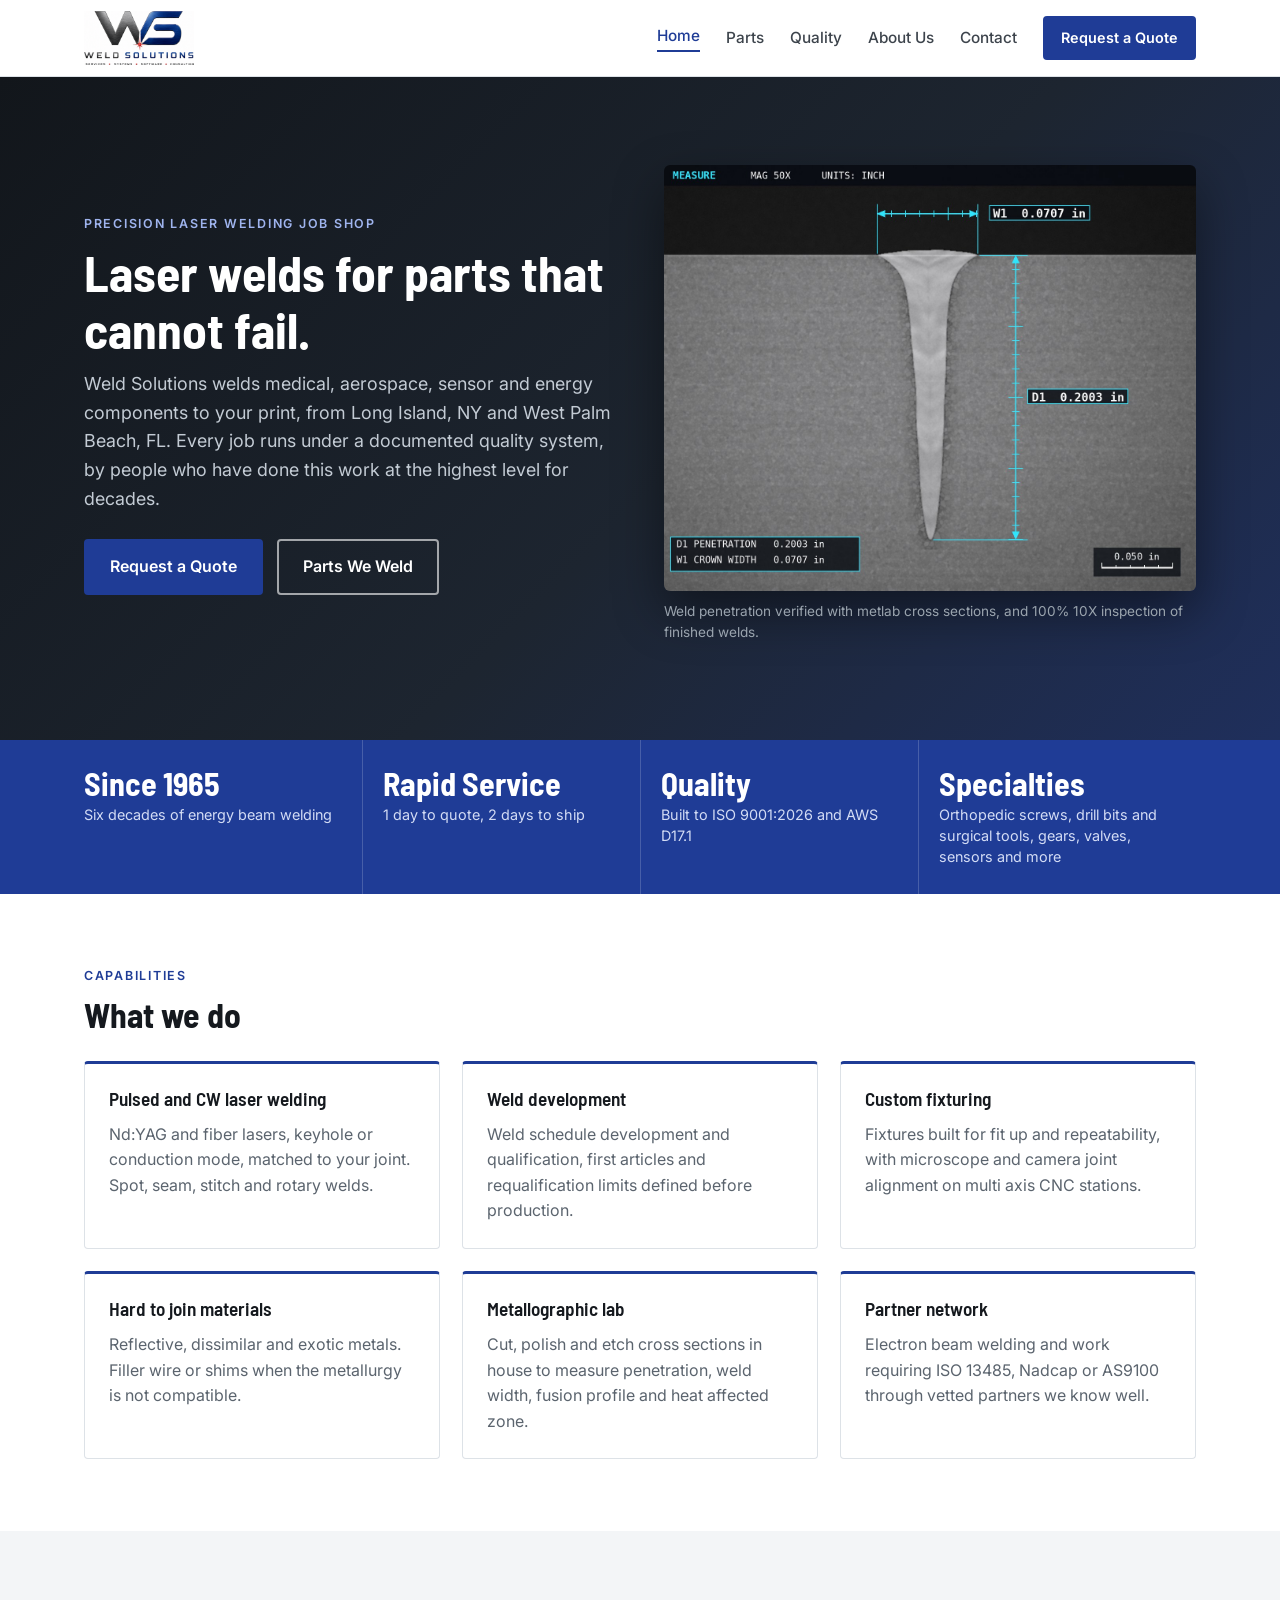
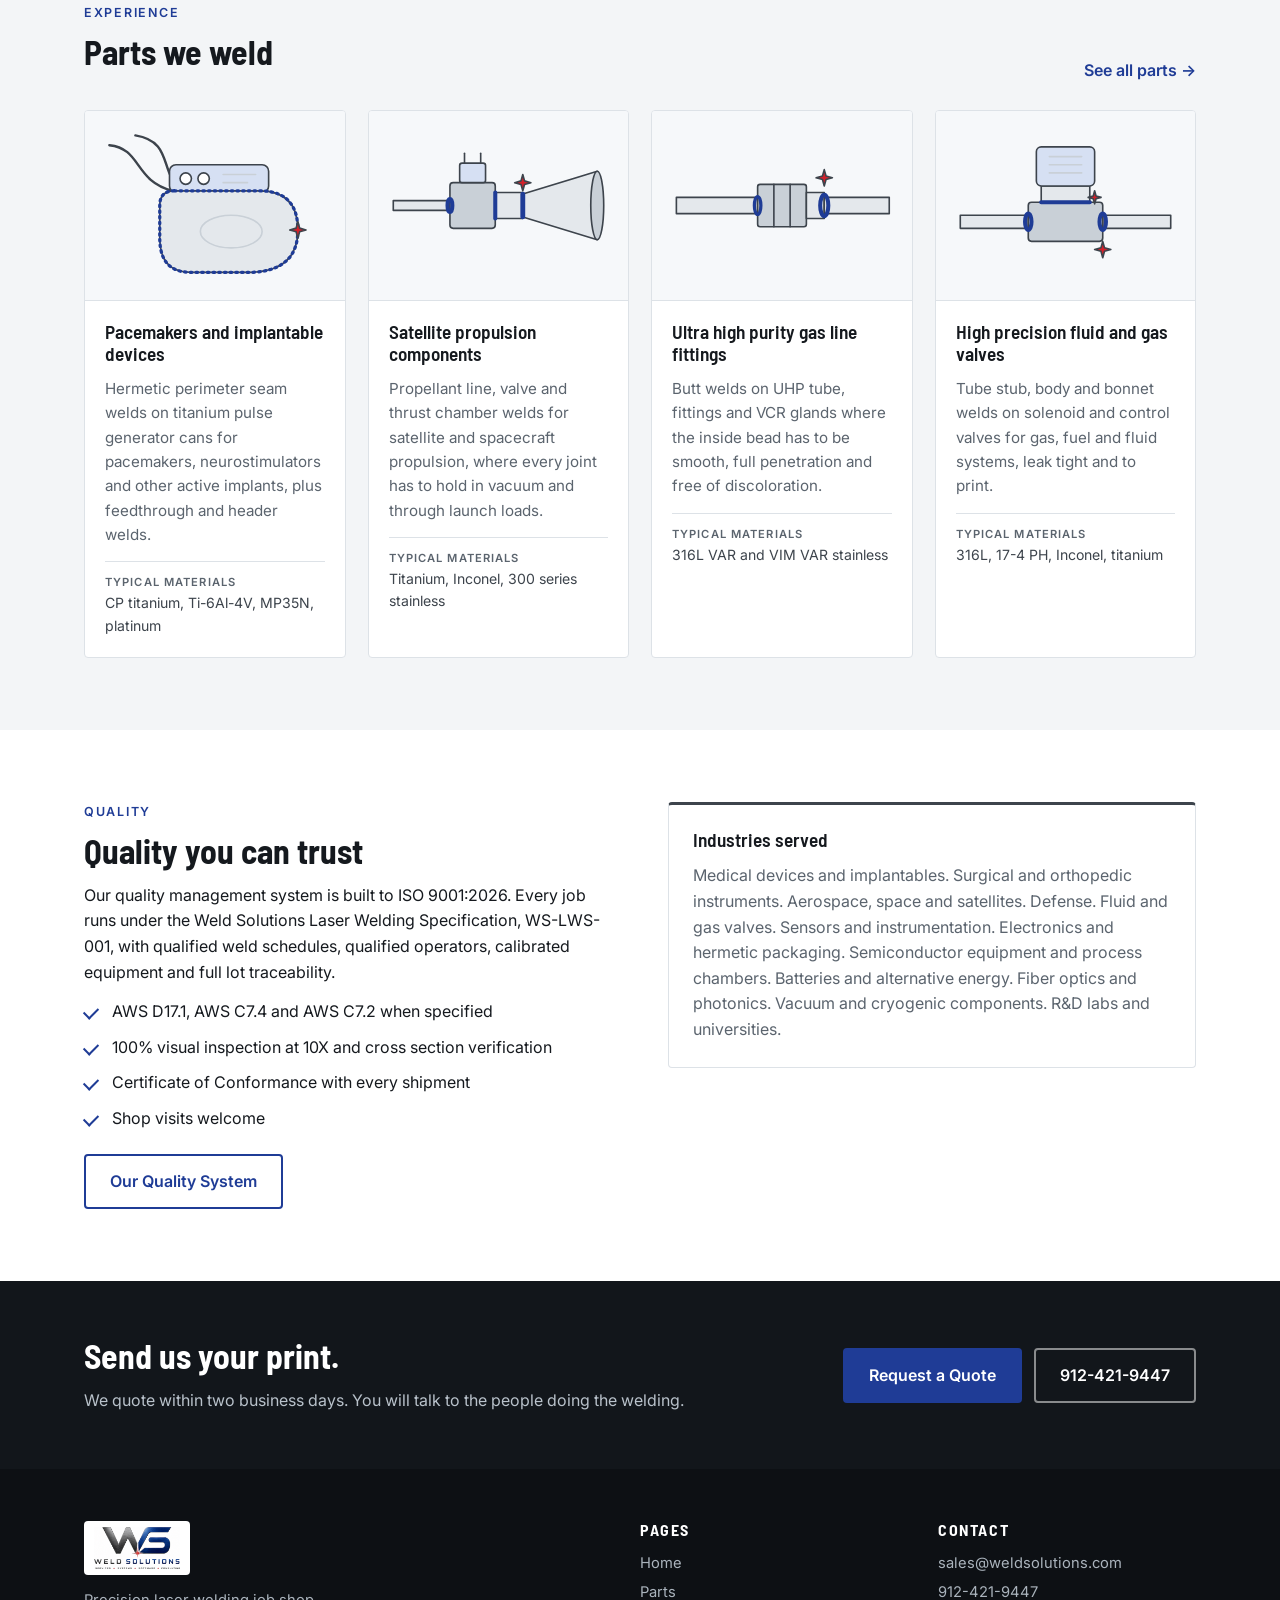
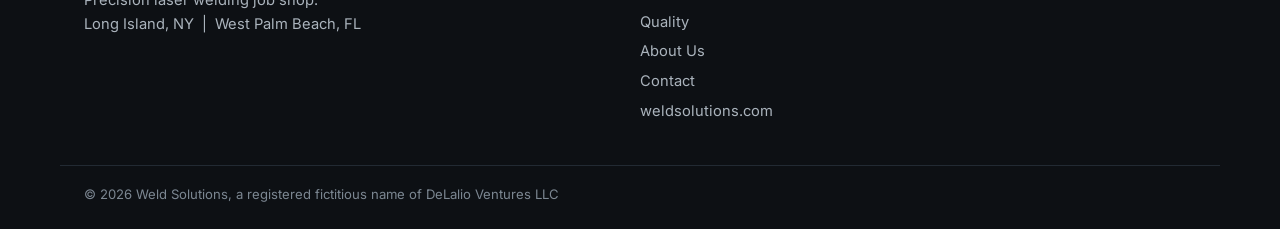
==== commit 10816900: "Quality you can trust, glossary page, remove unsupported claims" ====
--- a/index.html
+++ b/index.html
@@ -77,13 +77,13 @@
 <section><div class="wrap split">
   <div>
     <p class="eyebrow">Quality</p>
-    <h2>Quality you can audit</h2>
+    <h2>Quality you can trust</h2>
     <p>Our quality management system is built to ISO 9001:2026. Every job runs under the Weld Solutions Laser Welding Specification, WS-LWS-001, with qualified weld schedules, qualified operators, calibrated equipment and full lot traceability.</p>
     <ul class="checks">
       <li>AWS D17.1, AWS C7.4 and AWS C7.2 when specified</li>
       <li>100% visual inspection at 10X and cross section verification</li>
       <li>Certificate of Conformance with every shipment</li>
-      <li>Customer audits welcome</li>
+      <li>Shop visits welcome</li>
     </ul>
     <a class="btn outline" href="quality.html">Our Quality System</a>
   </div>
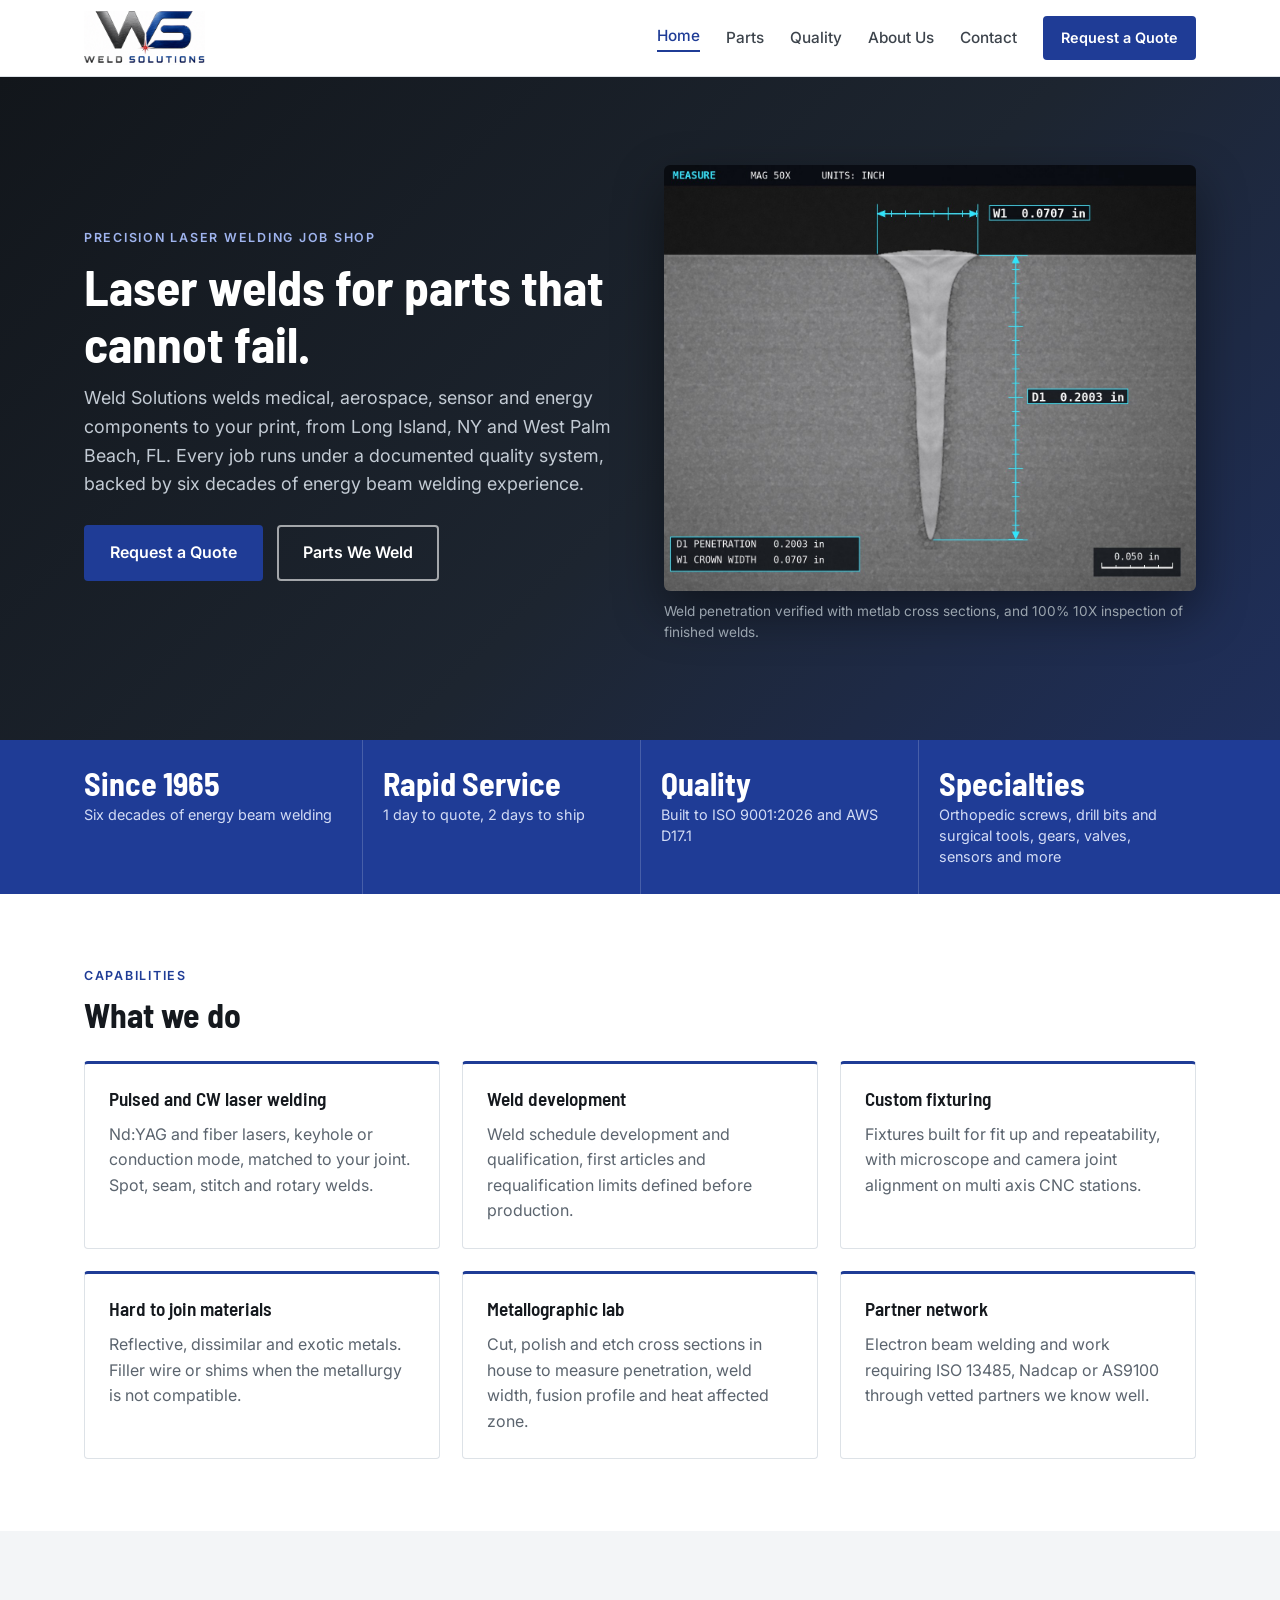
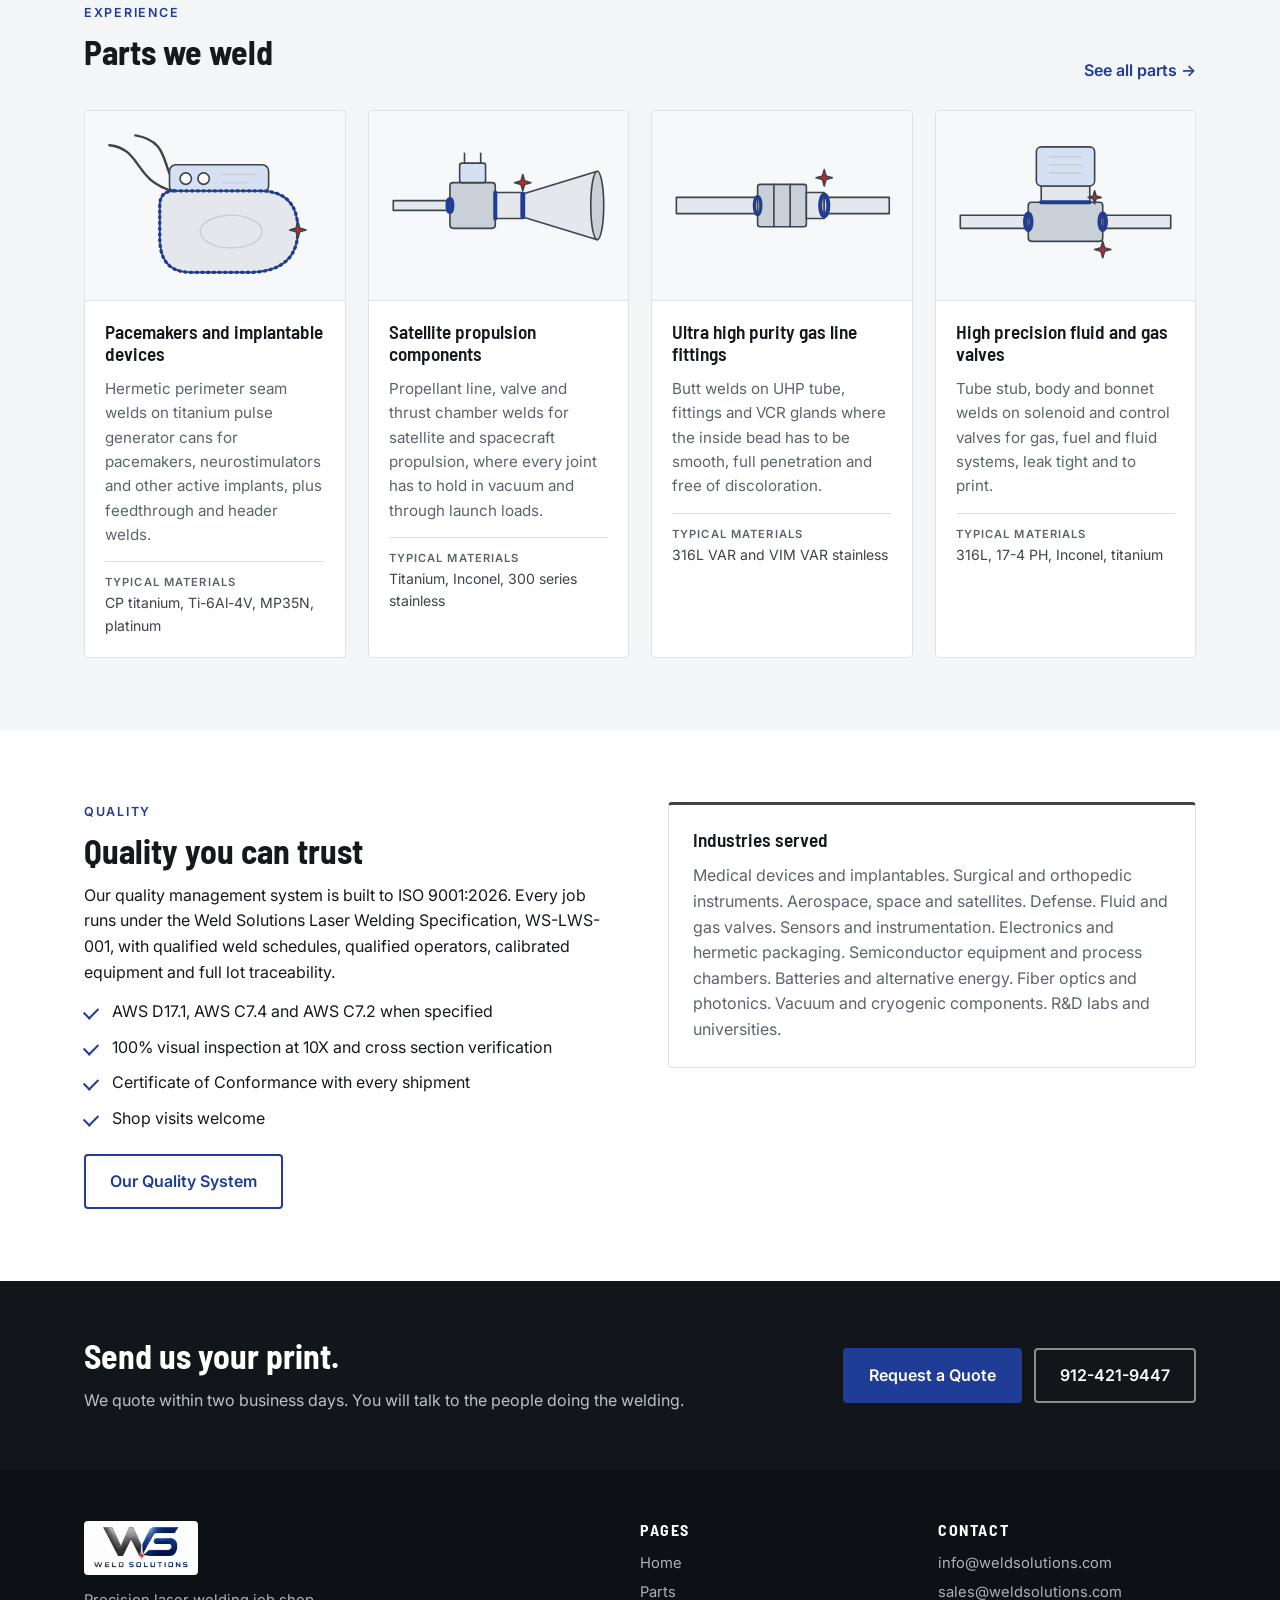
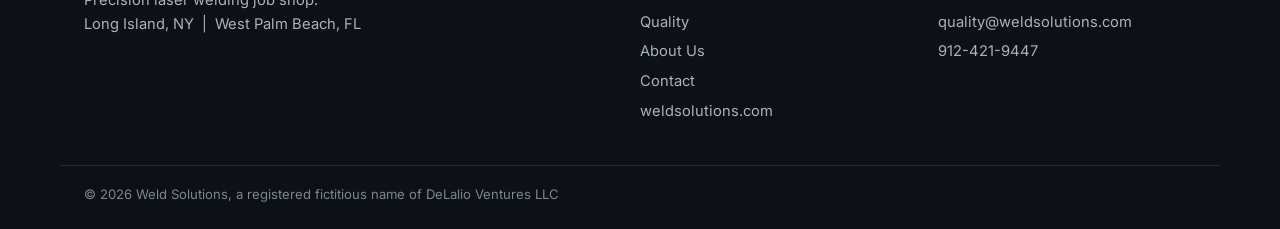
==== commit 2765bfb3: "Quality glossary, about page updates, logo, emails" ====
--- a/index.html
+++ b/index.html
@@ -13,7 +13,7 @@
 <body>
 <header class="site">
   <div class="wrap bar">
-    <a class="logo" href="index.html"><img src="images/ws-logo.png" alt="Weld Solutions"></a>
+    <a class="logo" href="index.html"><img src="images/ws-logo-site.png" alt="Weld Solutions"></a>
     <button class="menu-btn" aria-label="Menu" onclick="document.body.classList.toggle('nav-open')">&#9776;</button>
     <nav><a href="index.html" class="on" aria-current="page">Home</a><a href="parts.html">Parts</a><a href="quality.html">Quality</a><a href="about.html">About Us</a><a href="contact.html">Contact</a><a class="btn small" href="contact.html">Request a Quote</a></nav>
   </div>
@@ -25,7 +25,7 @@
     <div>
       <p class="eyebrow">Precision laser welding job shop</p>
       <h1>Laser welds for parts that cannot fail.</h1>
-      <p class="lead">Weld Solutions welds medical, aerospace, sensor and energy components to your print, from Long Island, NY and West Palm Beach, FL. Every job runs under a documented quality system, by people who have done this work at the highest level for decades.</p>
+      <p class="lead">Weld Solutions welds medical, aerospace, sensor and energy components to your print, from Long Island, NY and West Palm Beach, FL. Every job runs under a documented quality system, backed by six decades of energy beam welding experience.</p>
       <div class="hero-btns"><a class="btn" href="contact.html">Request a Quote</a><a class="btn ghost light" href="parts.html">Parts We Weld</a></div>
     </div>
     <figure class="hero-fig">
@@ -101,7 +101,7 @@
 <footer class="site">
   <div class="wrap foot">
     <div>
-      <img src="images/ws-logo.png" alt="Weld Solutions" class="flogo">
+      <img src="images/ws-logo-site.png" alt="Weld Solutions" class="flogo">
       <p>Precision laser welding job shop.<br>Long Island, NY &nbsp;|&nbsp; West Palm Beach, FL</p>
     </div>
     <div>
@@ -111,7 +111,9 @@
     </div>
     <div>
       <h4>Contact</h4>
+      <a href="mailto:info@weldsolutions.com">info@weldsolutions.com</a>
       <a href="mailto:sales@weldsolutions.com">sales@weldsolutions.com</a>
+      <a href="mailto:quality@weldsolutions.com">quality@weldsolutions.com</a>
       <a href="tel:+19124219447">912-421-9447</a>
     </div>
   </div>
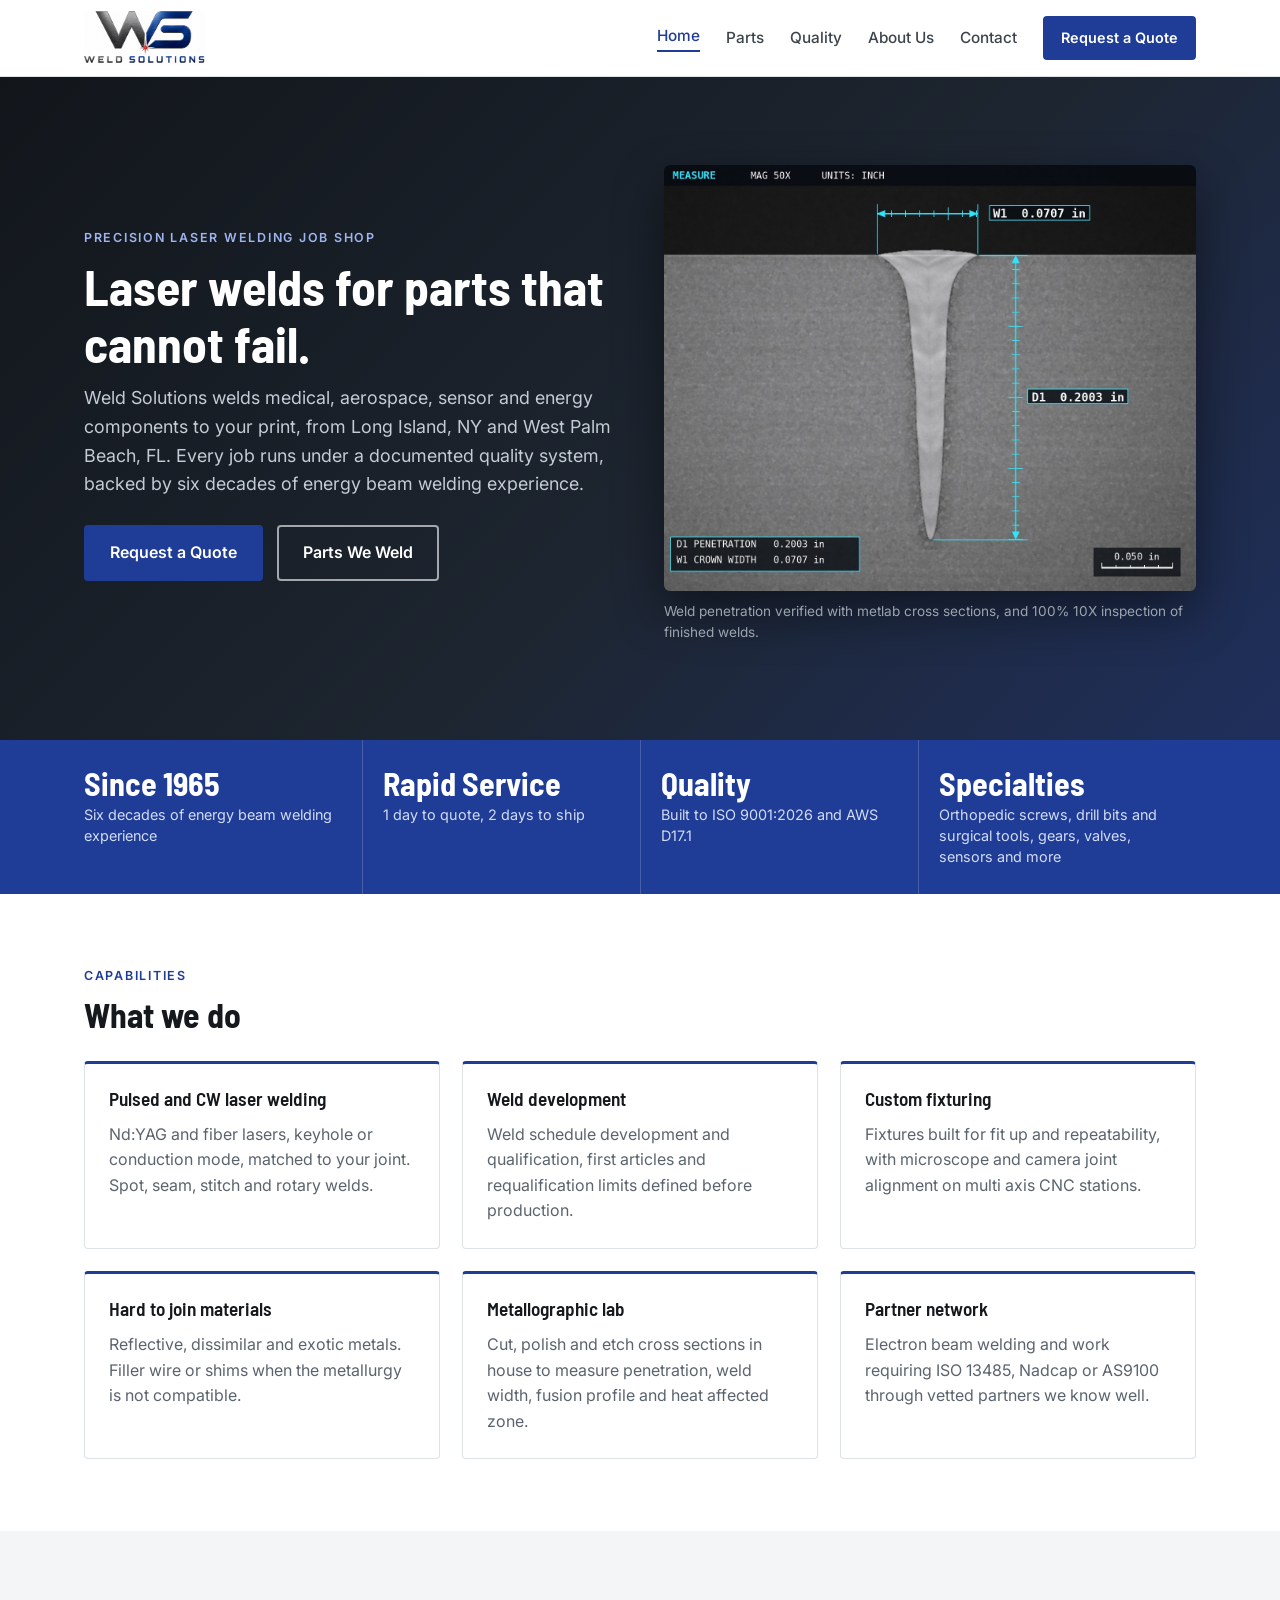
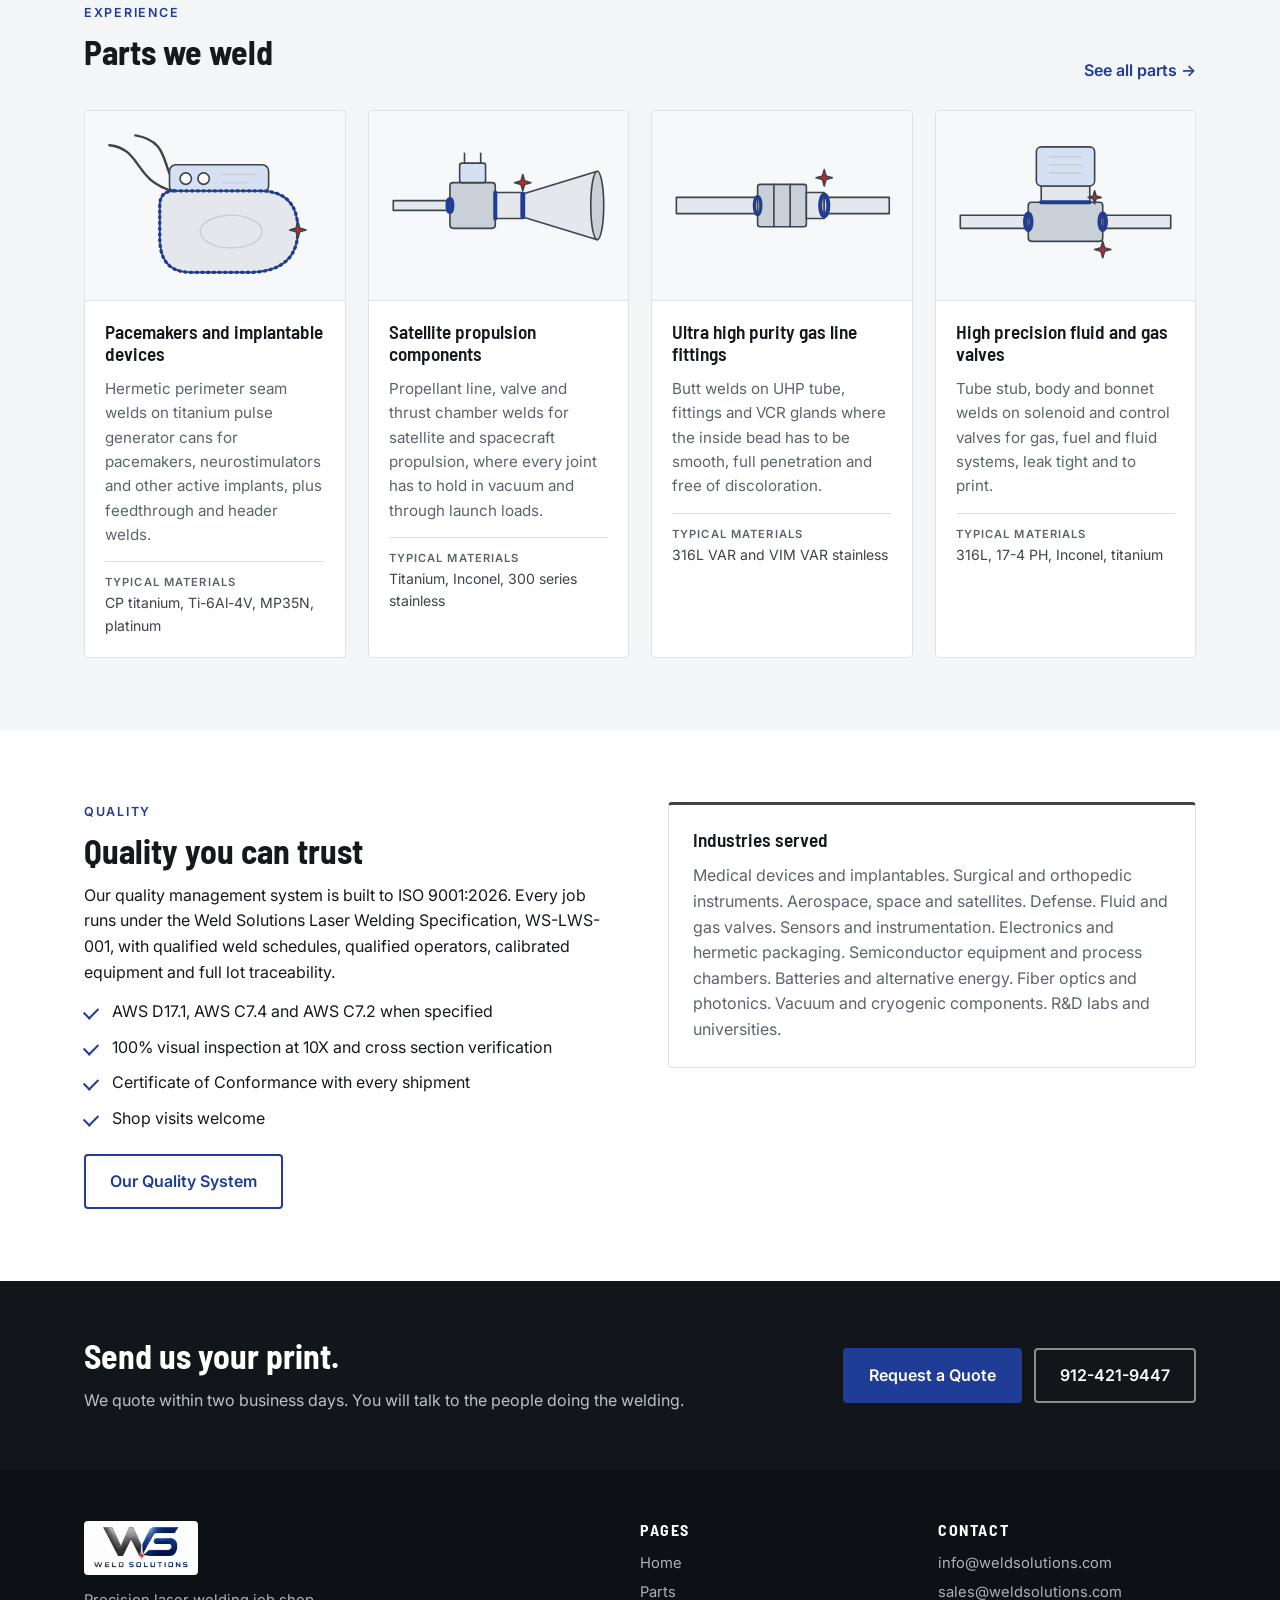
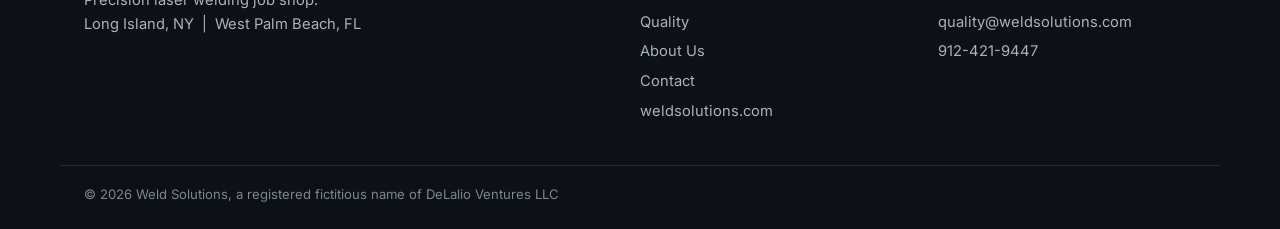
==== commit dd9df1e8: "Stats bar wording" ====
--- a/index.html
+++ b/index.html
@@ -36,7 +36,7 @@
 </section>
 
 <section class="stats"><div class="wrap stat-row">
-  <div><b>Since 1965</b><span>Six decades of energy beam welding</span></div>
+  <div><b>Since 1965</b><span>Six decades of energy beam welding experience</span></div>
   <div><b>Rapid Service</b><span>1 day to quote, 2 days to ship</span></div>
   <div><b>Quality</b><span>Built to ISO 9001:2026 and AWS D17.1</span></div>
   <div><b>Specialties</b><span>Orthopedic screws, drill bits and surgical tools, gears, valves, sensors and more</span></div>
